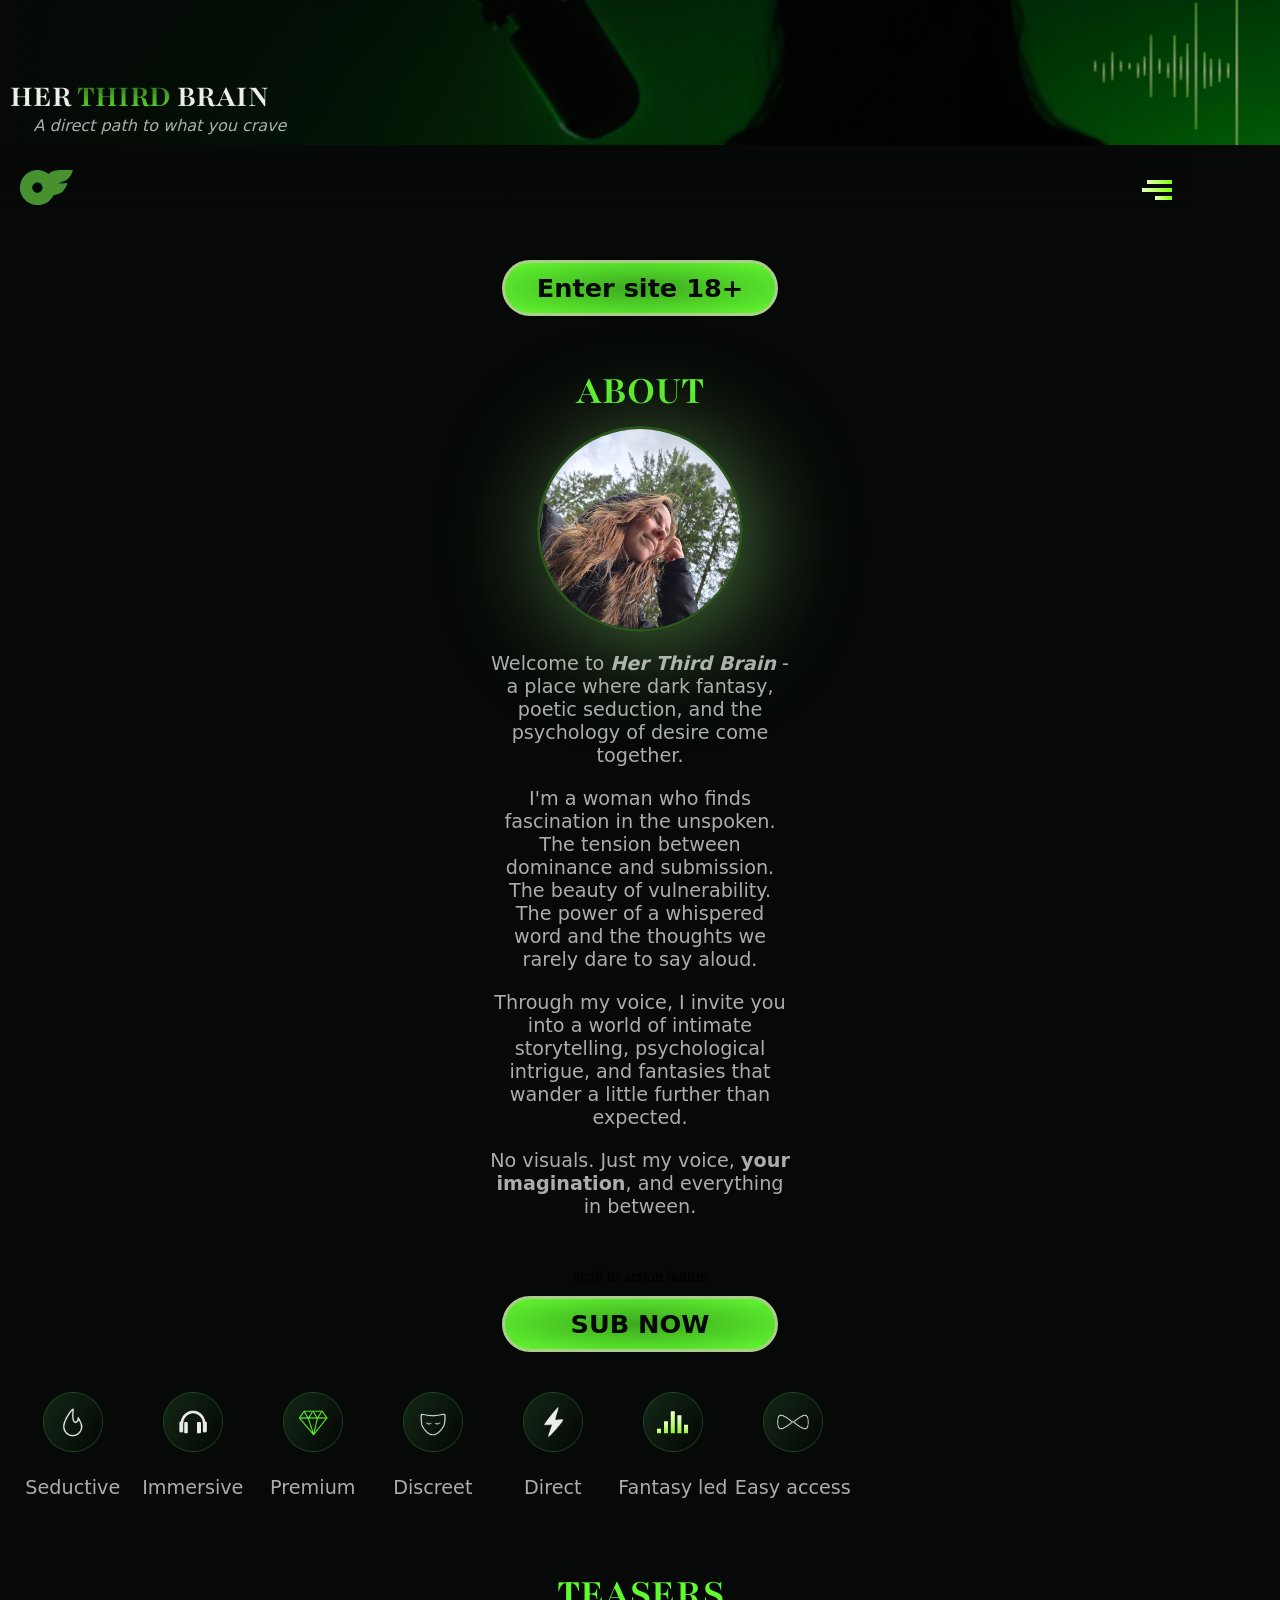
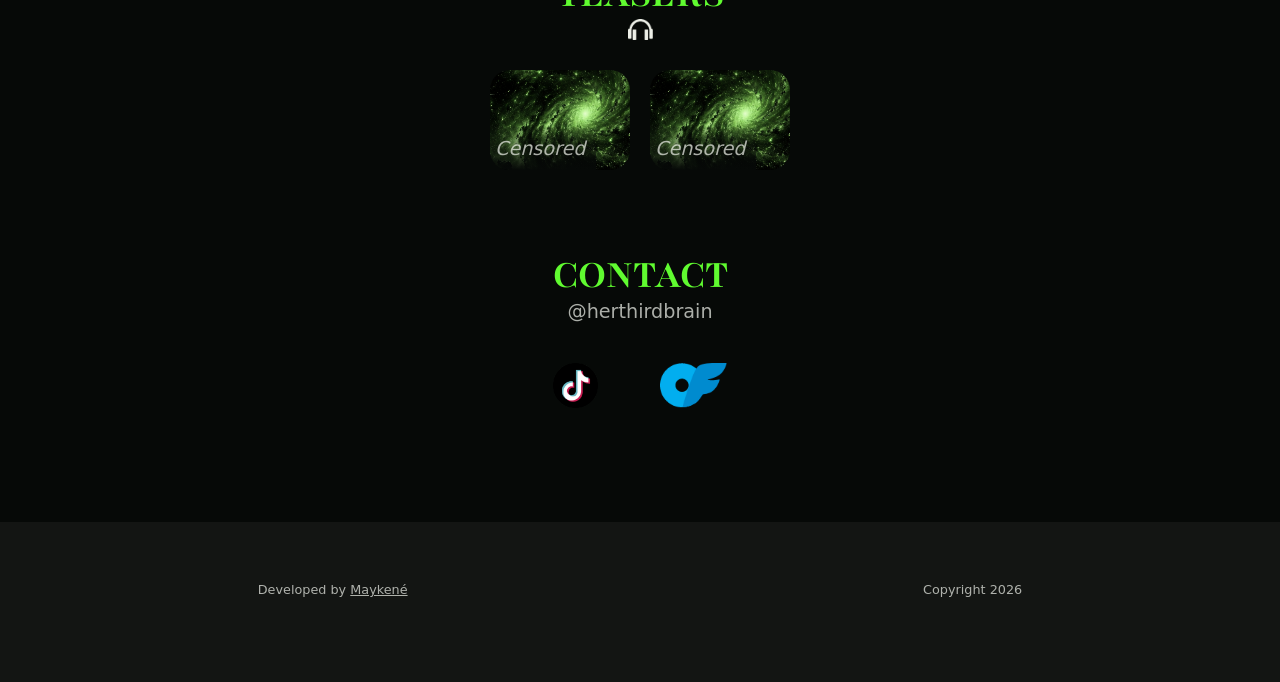
==== index.html @ 5705e661 "Add files via upload" ====
<!DOCTYPE html>
<html lang="en">
<head>
  <meta charset="UTF-8">
  <meta name="viewport" content="width=device-width, initial-scale=1.0">
  <link rel="preconnect" href="https://fonts.googleapis.com">
  <link rel="preconnect" href="https://fonts.gstatic.com" crossorigin>
  <link href="https://fonts.googleapis.com/css2?family=Playfair:ital,opsz,wght@0,5..1200,300..900;1,5..1200,300..900&display=swap" rel="stylesheet">
  <link rel="stylesheet" href="style/stylesheet.css">
  <title>Her Third Brain Linktree</title>
</head>

<body>

  <header>

    <div class="heroImage">
      <h1>Her <span class="greenFont">Third</span> Brain</h1>
      <p>A direct path to what you crave</p>
    </div>

    <div class="navigationMenu">
      <div class="ofLogoSmall">
        <a href="https://onlyfans.com/herthirdbrain" target="_blank"><img src="images/greenofLogo.png" alt="Only Fans logo in green"></a>
      </div>
      <nav>
        <input type="checkbox" name="hamburgerMenu" id="hamburgerMenu">
        <label for="hamburgerMenu" class="hamburger">
          <span></span>
          <span></span>
          <span></span>
        </label>
        <ul class="nav">
          <li><p>About</p></li>
          <li><p>Teasers</p></li>
          <li><p>Contact</p></li>
        </ul>
      </nav>
    </div>
  </header>
  
  <main>
    <!-- call to action button -->
    <div class="section sectionOne">
      <a href="https://onlyfans.com/herthirdbrain" target="_blank">
        <div class="ofCtaButton">
          <p>Enter site 18+</p>
        </div>
      </a>
    </div>
    <div class="section sectionTwo">
      <h2>About</h2>
      <img class="profilePicture" src="images/profilePicture.jpg" alt="Picture of the author and storyteller">
      <p>Welcome to <i><b>Her Third Brain</b></i> - a place where dark fantasy, poetic seduction, and the psychology of desire come together.</p>
      <p>I'm a woman who finds fascination in the unspoken. The tension between dominance and submission. The beauty of vulnerability. 
        The power of a whispered word and the thoughts we rarely dare to say aloud.</p>
        <p>Through my voice, I invite you into a world of intimate storytelling, psychological intrigue, and fantasies that wander a little further than expected.</p>
<p>No visuals. Just my voice, <b>your imagination</b>, and everything in between.</p>
    </div>
    <div class="section sectionThree">
      #call to action button
      <a href="https://onlyfans.com/herthirdbrain" target="_blank">
      <div class="ofCtaButton">
        <p>SUB NOW</p>
      </div>
      </a>
      <div class="scrollableIconMenu">
        <ul>
          <li>
            <div class="icon">
              <img src="images/seductiveIcon.png" alt="Seductive icon">
              <p>Seductive</p>
            </div>
          </li>
          <li>
            <div class="icon">
              <img src="images/immersiveIcon.png" alt="Immersive icon">
              <p>Immersive</p>
            </div>
          </li>
          <li>
            <div class="icon">
              <img src="images/premiumIcon.png" alt="Premium icon">
              <p>Premium</p>
            </div>
          </li>
          <li>
            <div class="icon">
              <img src="images/discreetIcon.png" alt="Discreet icon">
              <p>Discreet</p>
            </div>
          </li>
          <li>
            <div class="icon">
              <img src="images/directIcon.png" alt="Direct icon">
              <p>Direct</p>
            </div>
          </li>
          <li>
            <div class="icon">
              <img src="images/fantasy-ledIcon.png" alt="Fantasy led icon">
              <p>Fantasy led</p>
            </div>
          </li>
          <li>
            <div class="icon">
              <img src="images/easyAccessIcon.png" alt="Easy access icon">
              <p>Easy access</p>
            </div>
          </li>
        </ul>
      </div>
    </div>
    <div class="section sectionFour">
      <div class="teaserMenuText">
        <h2>Teasers</h2>
        <img src="images/immersiveIconnobg.png" alt="Headset icon">
      </div>
      <div class="teaserMenu">
        <div class="teaserOne"><p>Censored</p></div>
        <div class="teaserOne"><p>Censored</p></div>
      </div>
    </div>
    <div class="section sectionFive">
      <div>
        <h2>Contact</h2>
        <p>@herthirdbrain</p>
      </div>
      <div class="logoSection">
        <ul>
          <li><a href="https://www.tiktok.com/@herthirdbrain" target="_blank"><img src="images/tiktokLogo.png" alt="Tiktok logo"></a></li>
          <li><a href="https://onlyfans.com/herthirdbrain" target="_blank"><img src="images/ofLogo.png" alt="Only Fans logo"></a></li>
        </ul>
      </div>
    </div>
  </main>
  <footer>
    <div class="footer">
      <ul>
        <li><p>Developed by <a href="https://onlyfans.com/herthirdbrain" target="_blank">Maykené</a></p></li>
        <li><p>Copyright 2026</p></li>      
      </ul>
    </div>
  </footer>
</body>
</html>
---- style/stylesheet.css ----
/* 
.playfair-<uniquifier> {
  font-family: "Playfair", serif;
  font-optical-sizing: auto;
  font-weight: <weight>;
  font-style: normal;
  font-variation-settings:
    "wdth" 100;
} */

* {
  margin: 0;
  padding: 0;
  list-style: none;
}

.section, .sectionFive div {
  display: flex;
  justify-content: center;
  padding: 20px 0;
  flex-direction: column;
  align-items: center;
}

.sectionFive div{
  padding: 20px 0 0 0;
}

.sectionFive {
  margin-bottom: 80px
}

h1, h2, h3 {
  font-family: "Playfair", serif;
  color: #60FB30;
  text-transform: uppercase ;
}

h1 {
  color: #ECEFE7;
  font-size: 2em;
}

.greenFont {
  background: linear-gradient(to bottom, 
                    #2a571c, #60FB30); 
            -webkit-text-fill-color: transparent; 
            -webkit-background-clip: text; 
}

h2 {
  font-size: 2.6em;
}

p {
  font-family: system-ui, -apple-system, BlinkMacSystemFont, 'Segoe UI', Roboto, Oxygen, Ubuntu, Cantarell, 'Open Sans', 'Helvetica Neue', sans-serif;
  color: #ecefe7b8;
}

.heroImage p {
  color: #ecefe7b8;
  font-style: italic;
  font-size: 1em;
}

body {
  background-color: #060907;
}

.heroImage {
  background-color:rgb(15, 55, 42);
  background-image: url('../images/heroImage.png');
  background-size: cover;
  background-position-x: right;
  background-position-y: center;
  padding: 10px;
  height: 125px;
  display: flex;
  flex-direction: column;
  justify-content: flex-end;
  position: fixed;
  width: 100%;
  z-index: 200;
}

main, footer {
  padding: 10px;
}

.ofLogoSmall img {
  height: 35px;
  width: auto;
  /* background-color: #2a571c; */
}

.nav {
  display: none;
}

#hamburgerMenu:checked ~ .nav {
  display: block;
}

#hamburgerMenu {
  display: none;
}

header > div:nth-child(2) {
  text-align: center;
}

.navigationMenu {
  display: flex;
  justify-content: space-between;
  align-items: center;
  padding:  0 20px;
  padding-top: 170px;
  position: fixed;
  width: 90%;
  background: linear-gradient(180deg, #060907, #060907, #060907,#0609078b);
  z-index: 100;
}

p {
  font-size: 1.2em;
  max-width: 300px;
  text-align: center;
}

.sectionOne {
  margin-top: 220px;
}

.sectionTwo p {
  margin: 10px 0;
}

.ofCtaButton p {
  border: 3px solid #ADCD8D;
  background-color: #60FB30;
  background-image: radial-gradient(#3ca71f, #62F930);
  padding: 10px;
  border-radius: 45px;
  font-size: 1.6em;
  color: #060907;
  text-align: center;
  font-weight: 600;
  width: 250px;
  margin: 10px;
}

a {
  text-decoration: none;
}

.profilePicture {
  width: 200px;
  height: 200px;
  border-radius: 110px;
  /* background-color: #2a571c; */
  border: #2a571c 3px solid;
  box-shadow: #4b733f 10px 10px 100px;
  margin: 10px;
}

.scrollableIconMenu {
  /* padding: 0 20px; */
}

.scrollableIconMenu ul {
  display: flex;
  flex-wrap: nowrap;
  overflow: auto;
  overflow-y: scroll;
  width: 98vw;
  padding: 10px 10px 30px 10px;
  /* padding-inline-start: 0px; */
  scroll-behavior: smooth;
}

.icon img{
  background-color: rgb(15, 55, 42);
  width: 60px;
  height: 60px;
  border-radius: 100%;
  margin: 20px 30px; 
}

.teaserMenu {
  margin: 10px;
  display: flex;
  flex-wrap: wrap;
  justify-content: center;
  max-width: 600px;
}

.teaserMenu div {
  width: 140px;
  height: 100px;
  margin: 10px;
  background-color: #2a571c;
  border-radius: 20px;
  display: flex;
  align-items: flex-end;
}

.teaserMenuText {
  display: flex;
  flex-direction: column;
  align-items: center;
  margin-bottom: 10px;
}

.teaserMenuText img {
  width: 25px;
}

.teaserOne {
  background-image: url("../images/her_third_brain_galaxy_feed.jpg");
  background-size: cover;
  background-position-x: center;
  background-position-y: center;
}

.teaserMenu div p {
  font-weight: 200;
  font-style: italic;
  /* margin: 7px; */
  background: linear-gradient(
        180deg,
        #0609071d,
        #060907
    );
  padding: 10px 10px 10px 5px;
  border-radius: 0px 19px 0px 19px;
}

.logoSection ul {
  margin-top: 20px;
  width: 300px;
  display: flex;
  justify-content: space-evenly;
  align-items: center;
}




.hamburger {
    display: flex;
    flex-direction: column;
    align-items: flex-end;
    gap: 4px;
    cursor: pointer;
}

.hamburger span {
    display: block;
    height: 4px;
    background: linear-gradient(
        90deg,
        #eaffb3,
        #80ff00
    );
}

.hamburger span:nth-child(1) {
    width: 25px;
}

.hamburger span:nth-child(2) {
    width: 30px;
}

.hamburger span:nth-child(3) {
    width: 17px;
}

footer {
  height: 40px;
  background-color: #131513;
  padding: 60px 0;
}

footer ul {
  display: flex;
  justify-content: space-around;
}

footer a {
  color: #ecefe7b8;
  text-decoration: underline;
}

footer p {
  font-size: 0.8em;
}

.logoSection img {
  height: 45px;
}


/* Scrollbar width */
::-webkit-scrollbar {
  /* margin-top: 20px; */
  width: 0px;
  height: 8px;
}

/* Scrollbar background */
::-webkit-scrollbar-track {
  background: #111111;
  /* border-radius: 10px; */
}

/* Draggable scrollbar */
::-webkit-scrollbar-thumb {
  background: #80ff80;
  /* border-radius: 10px; */
}

/* Hover effect */
/* ::-webkit-scrollbar-thumb:hover {
  background: #b3ffb3;
} */
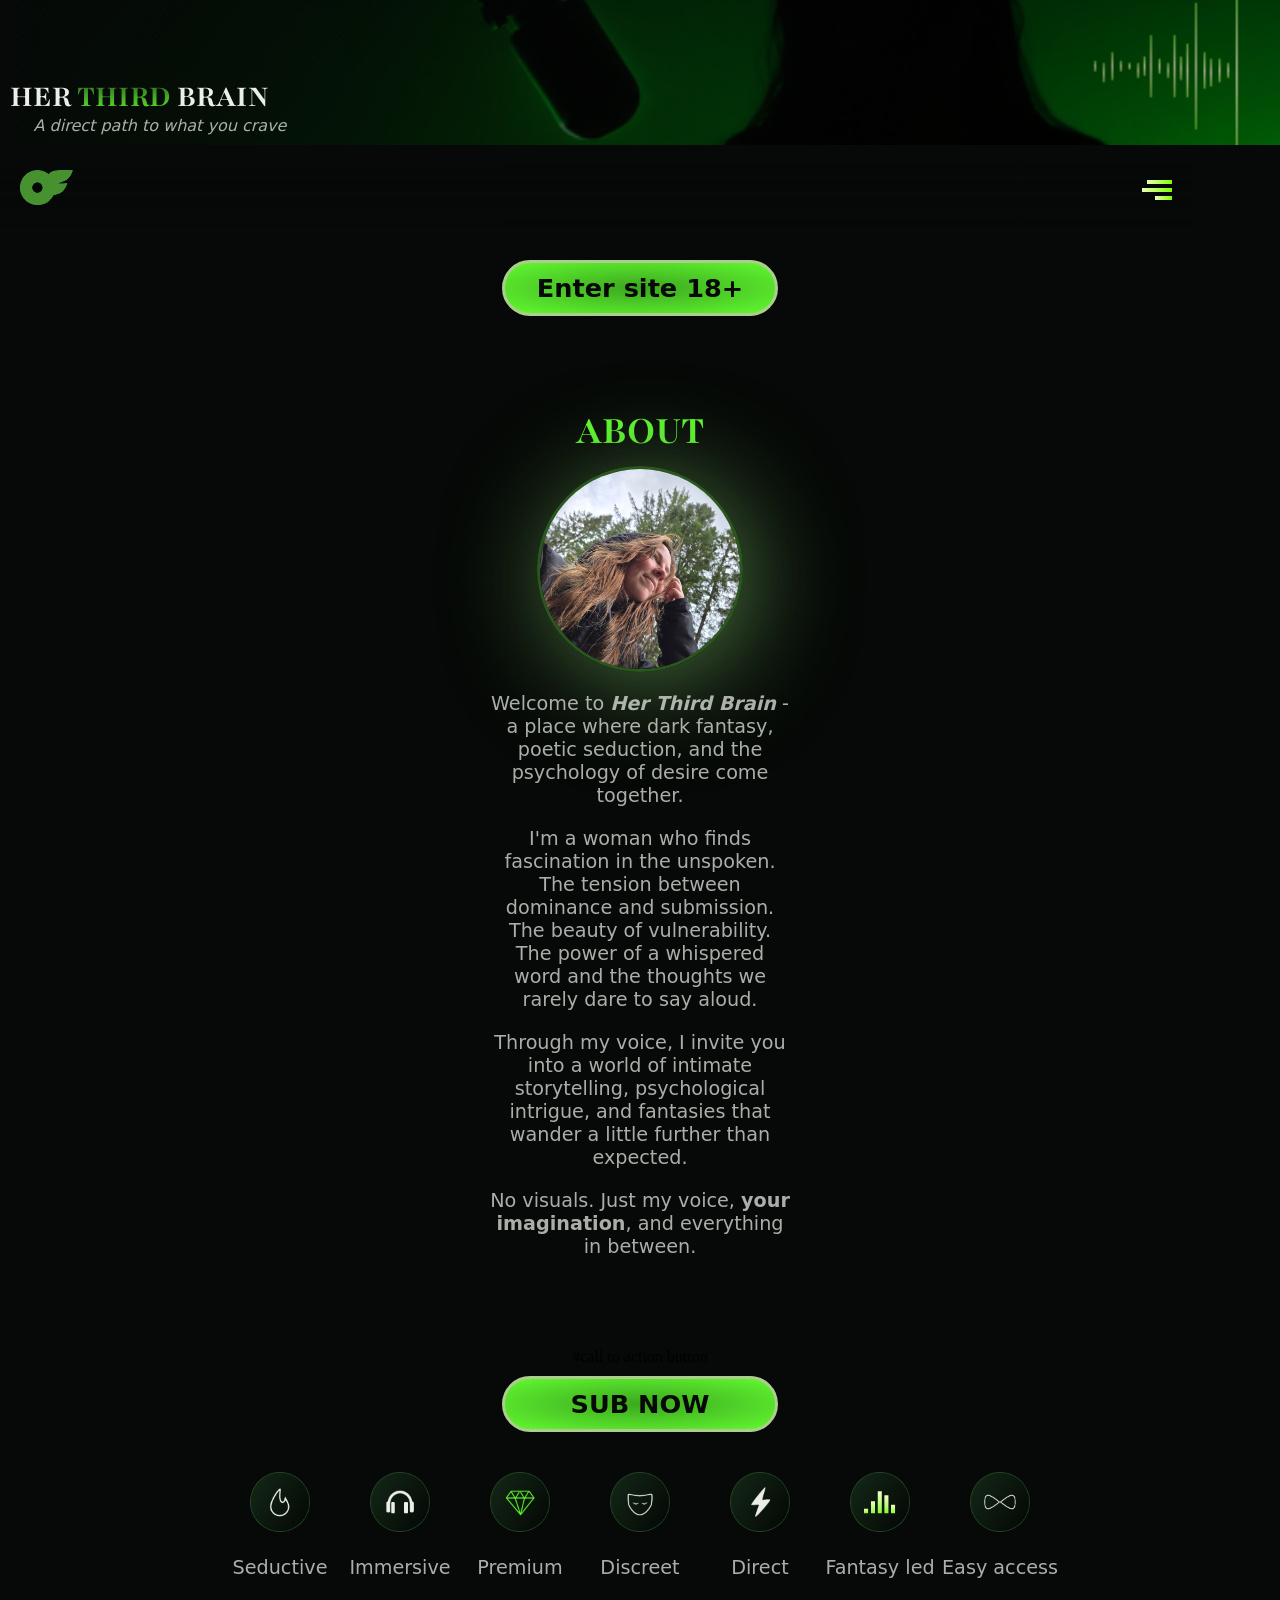
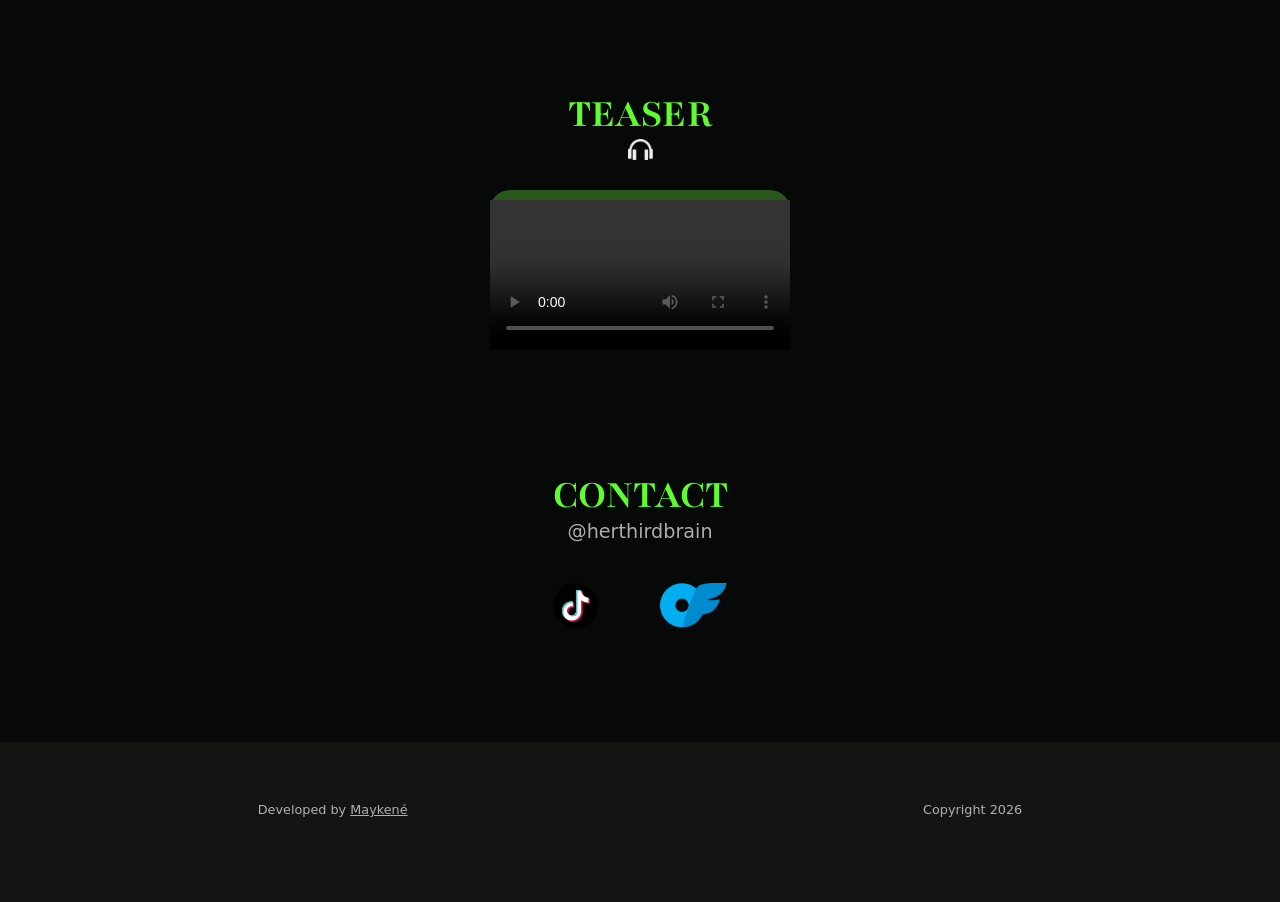
==== commit b017551a: "Add files via upload" ====
--- a/index.html
+++ b/index.html
@@ -113,12 +113,22 @@
     </div>
     <div class="section sectionFour">
       <div class="teaserMenuText">
-        <h2>Teasers</h2>
+        <h2>Teaser</h2>
         <img src="images/immersiveIconnobg.png" alt="Headset icon">
       </div>
       <div class="teaserMenu">
-        <div class="teaserOne"><p>Censored</p></div>
-        <div class="teaserOne"><p>Censored</p></div>
+        <div>
+          <video class="teaserOne" controls>
+            <source src="videos/teaser1.mp4" type="video/mp4">
+            <!-- <p>Censored</p> -->
+          </video>
+        </div>
+        <!-- <div>
+         <video class="teaserOne" controls>
+            <source src="videos/teaser1.mp4" type="video/mp4">
+            <p>Censored</p>
+          </video>
+        </div> -->
       </div>
     </div>
     <div class="section sectionFive">
--- a/style/stylesheet.css
+++ b/style/stylesheet.css
@@ -30,6 +30,10 @@
   margin-bottom: 80px
 }
 
+.section {
+  margin-top: 40px;
+}
+
 h1, h2, h3 {
   font-family: "Playfair", serif;
   color: #60FB30;
@@ -113,7 +117,7 @@
   display: flex;
   justify-content: space-between;
   align-items: center;
-  padding:  0 20px;
+  padding:  20px;
   padding-top: 170px;
   position: fixed;
   width: 90%;
@@ -187,21 +191,26 @@
 }
 
 .teaserMenu {
+  display: flex;
+  flex-wrap: wrap;
   margin: 10px;
-  display: flex;
-  flex-wrap: wrap;
   justify-content: center;
-  max-width: 600px;
+  /* gap: 20px; */
+  width: auto;
+  max-width: 800px;
 }
 
 .teaserMenu div {
-  width: 140px;
-  height: 100px;
-  margin: 10px;
+  flex: 1 1 0;
+  width: 300px;
+  min-width: 180px;
+  box-sizing: border-box;
+  height: 160px;
+  margin: 10px 20px;
   background-color: #2a571c;
   border-radius: 20px;
   display: flex;
-  align-items: flex-end;
+  align-items: flex-end; 
 }
 
 .teaserMenuText {
@@ -323,4 +332,18 @@
 /* Hover effect */
 /* ::-webkit-scrollbar-thumb:hover {
   background: #b3ffb3;
-} */+} */
+
+@media screen and (max-width: 360px) {
+  .ofCtaButton p {
+    font-size: 1em;
+    max-width: 200px;
+  }
+}
+
+@media screen and (min-width: 856px) {
+  .scrollableIconMenu ul {
+  justify-content: center;
+}
+
+}
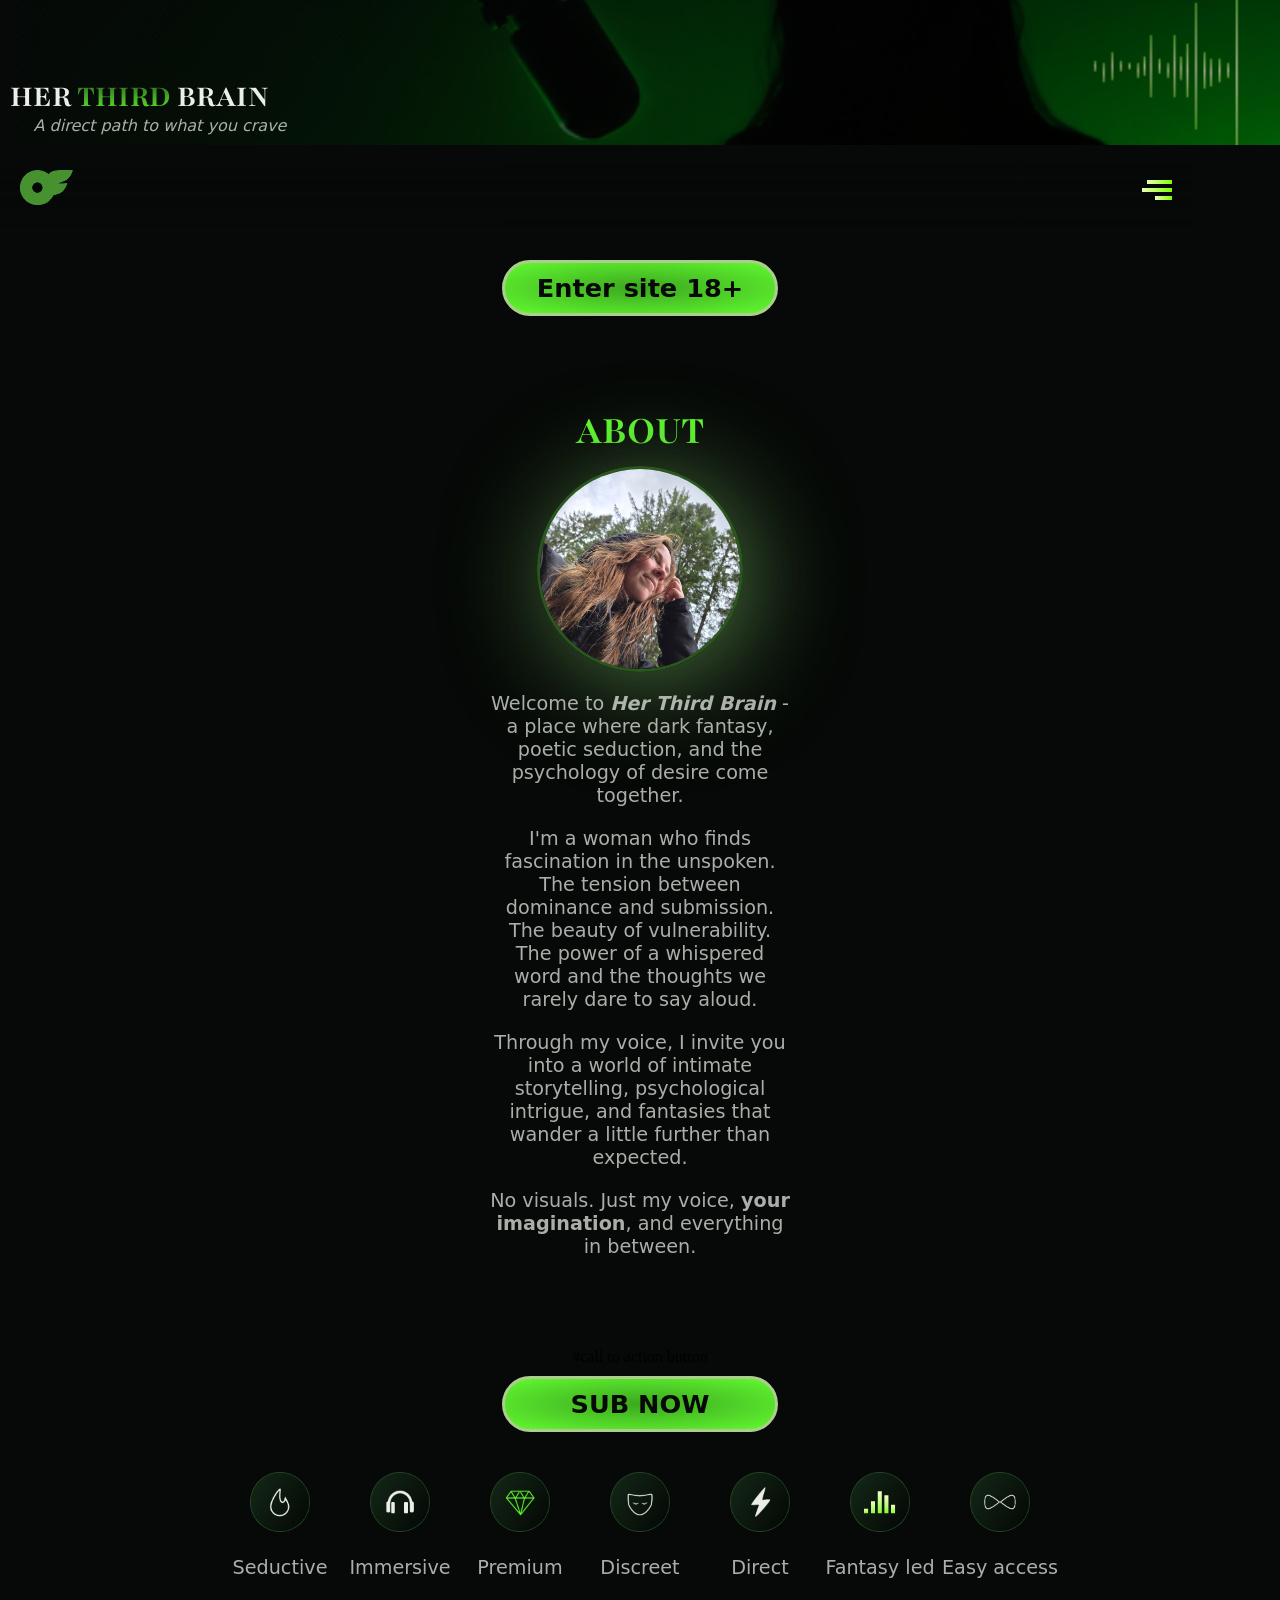
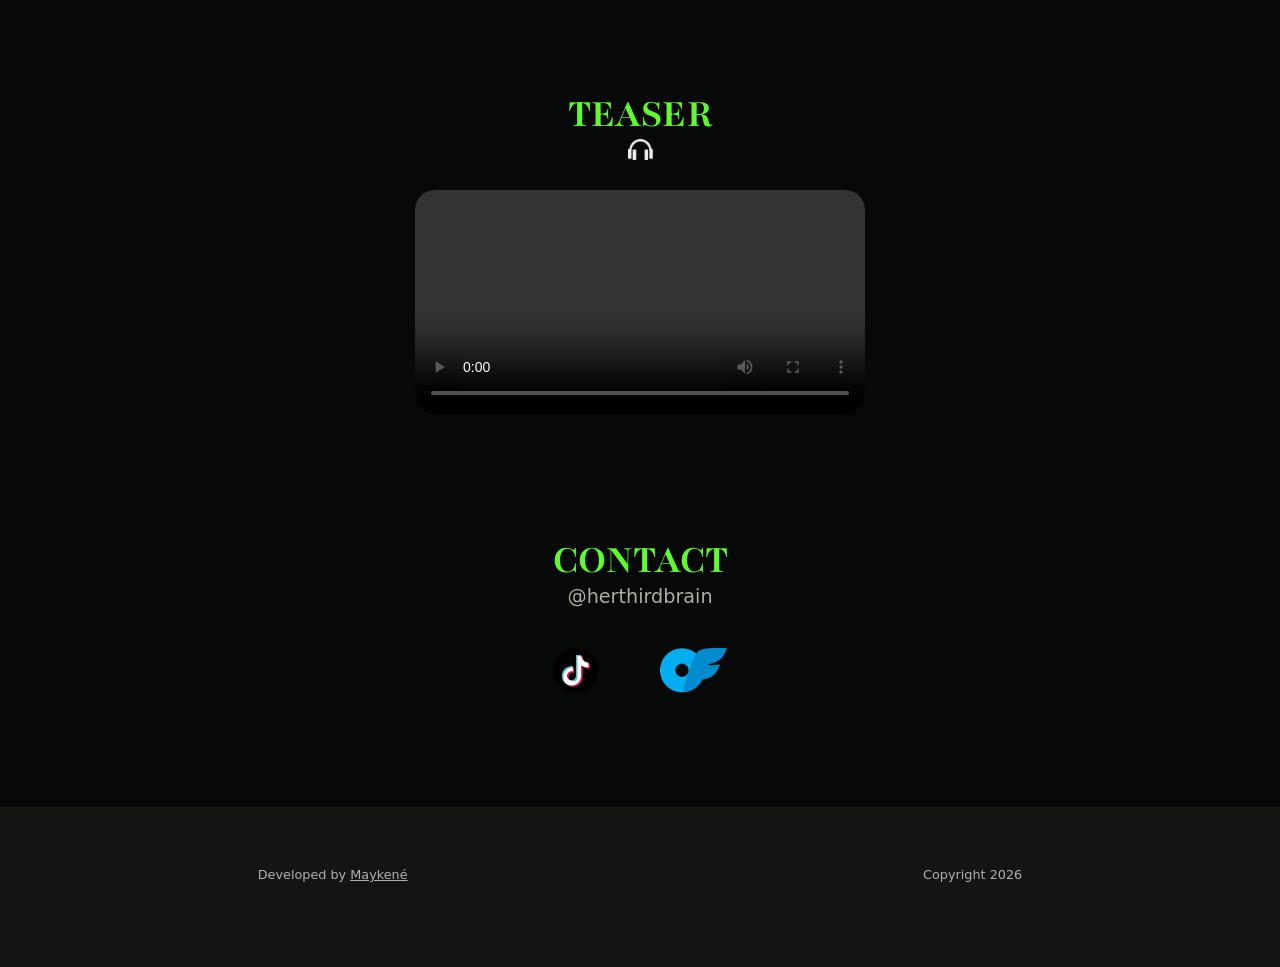
==== commit 87c60180: "Add files via upload" ====
--- a/index.html
+++ b/index.html
@@ -6,6 +6,7 @@
   <link rel="preconnect" href="https://fonts.googleapis.com">
   <link rel="preconnect" href="https://fonts.gstatic.com" crossorigin>
   <link href="https://fonts.googleapis.com/css2?family=Playfair:ital,opsz,wght@0,5..1200,300..900;1,5..1200,300..900&display=swap" rel="stylesheet">
+  <link rel="icon" type="image/x-icon" href="images/herThirdBrainLogoFavIcon.png">
   <link rel="stylesheet" href="style/stylesheet.css">
   <title>Her Third Brain Linktree</title>
 </head>
--- a/style/stylesheet.css
+++ b/style/stylesheet.css
@@ -26,12 +26,12 @@
   padding: 20px 0 0 0;
 }
 
+.section {
+  margin-top: 40px;
+}
+
 .sectionFive {
   margin-bottom: 80px
-}
-
-.section {
-  margin-top: 40px;
 }
 
 h1, h2, h3 {
@@ -200,14 +200,15 @@
   max-width: 800px;
 }
 
-.teaserMenu div {
+.teaserOne {
   flex: 1 1 0;
-  width: 300px;
-  min-width: 180px;
+  /* width: 100%; */
+  width: 80vw;
+  max-width: 450px;
   box-sizing: border-box;
-  height: 160px;
+  /* height: auto; */
   margin: 10px 20px;
-  background-color: #2a571c;
+  /* background-color: #2a571c; */
   border-radius: 20px;
   display: flex;
   align-items: flex-end; 
@@ -224,12 +225,12 @@
   width: 25px;
 }
 
-.teaserOne {
+/* .teaserOne {
   background-image: url("../images/her_third_brain_galaxy_feed.jpg");
   background-size: cover;
   background-position-x: center;
   background-position-y: center;
-}
+} */
 
 .teaserMenu div p {
   font-weight: 200;
@@ -346,4 +347,4 @@
   justify-content: center;
 }
 
-}
+}
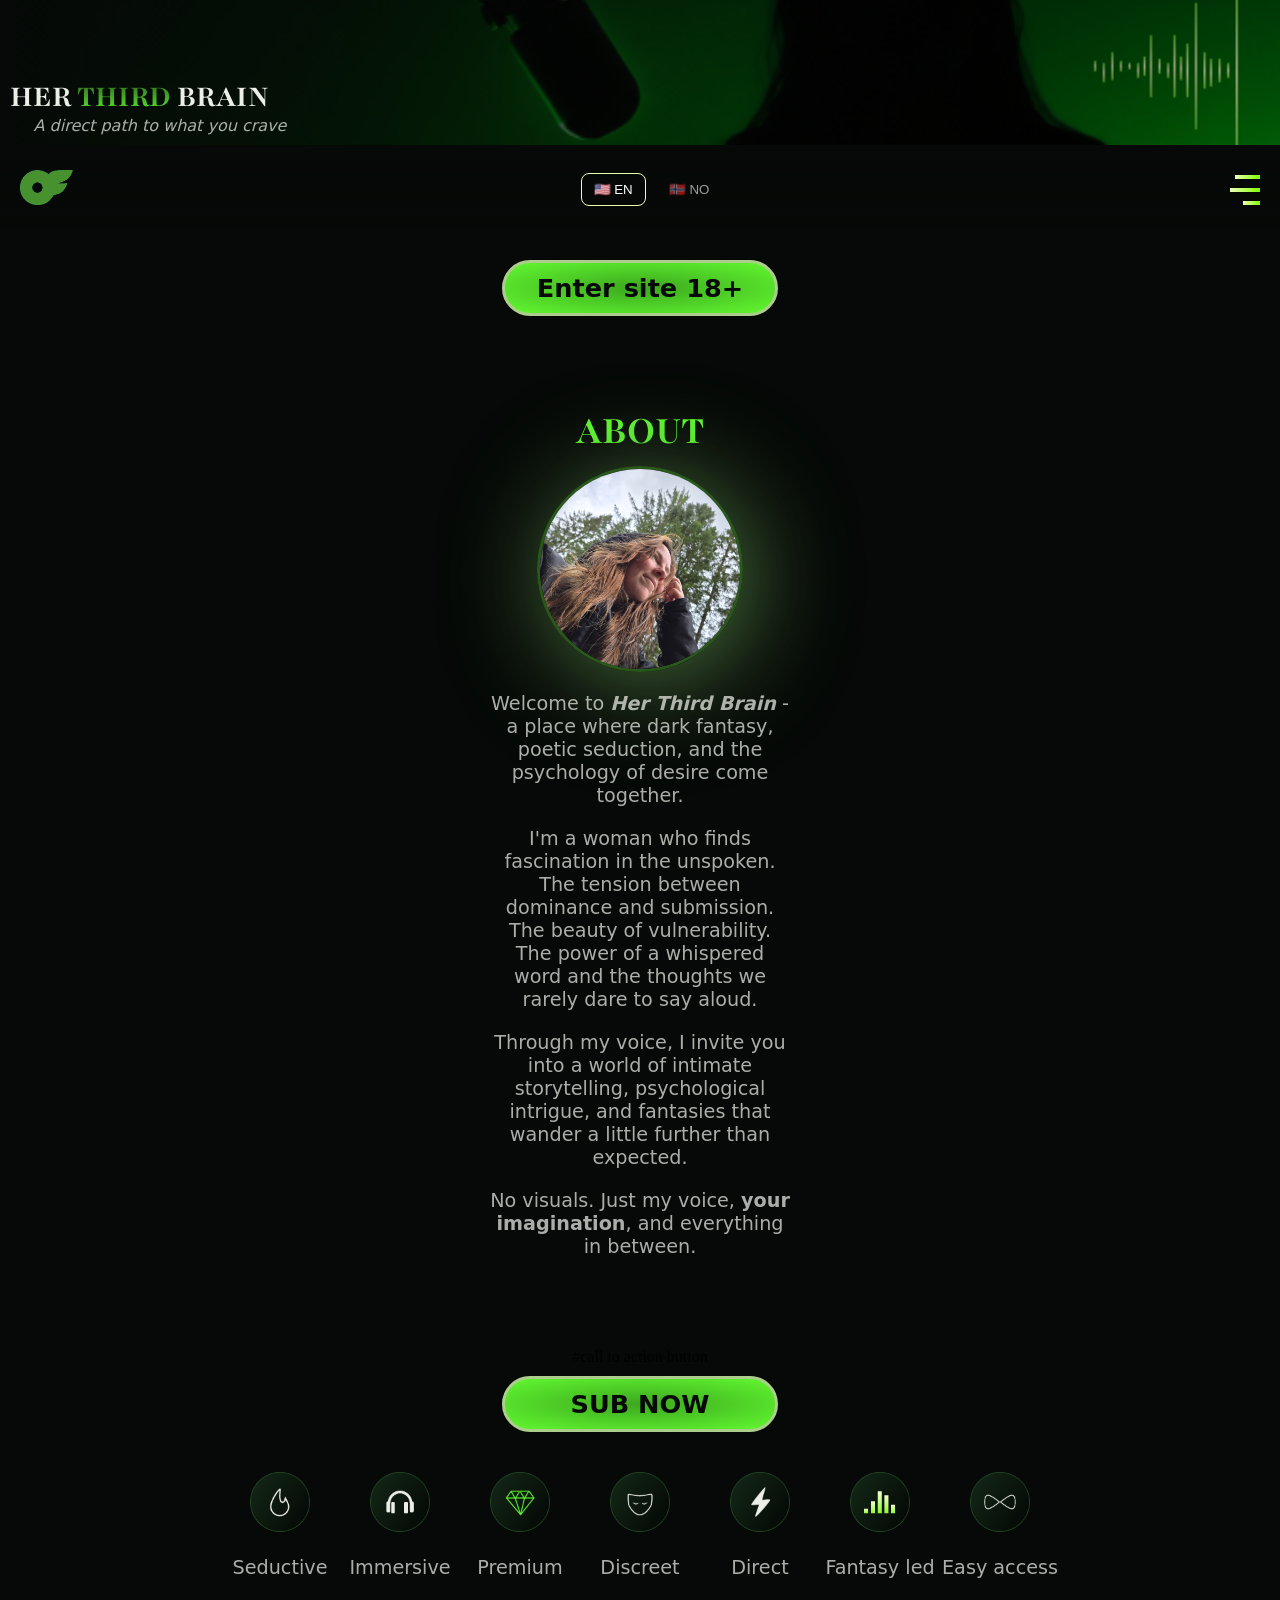
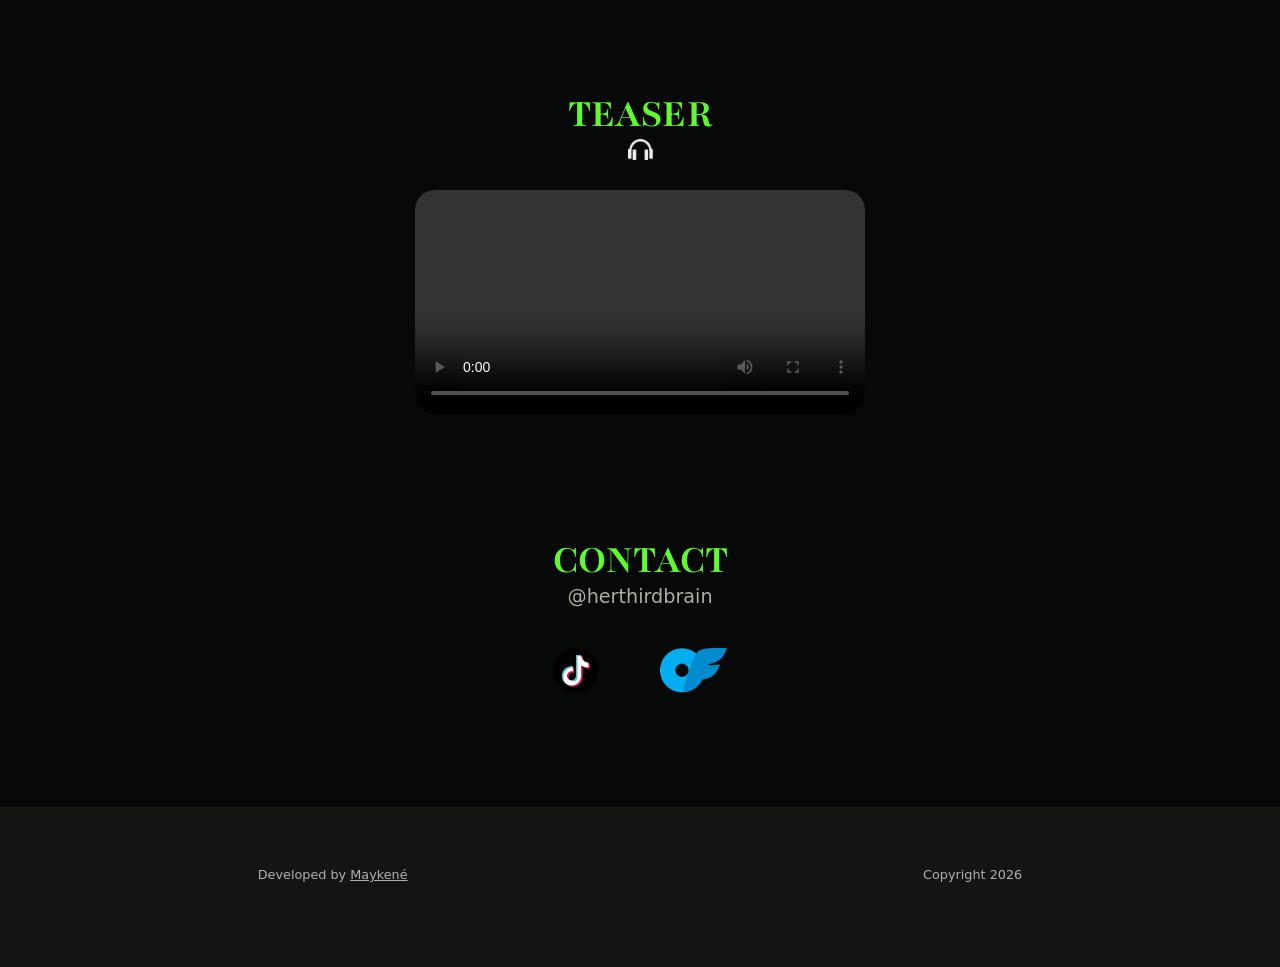
==== commit f664e7be: "Add files via upload" ====
--- a/index.html
+++ b/index.html
@@ -1,157 +1,284 @@
-<!DOCTYPE html>
+<!doctype html>
 <html lang="en">
-<head>
-  <meta charset="UTF-8">
-  <meta name="viewport" content="width=device-width, initial-scale=1.0">
-  <link rel="preconnect" href="https://fonts.googleapis.com">
-  <link rel="preconnect" href="https://fonts.gstatic.com" crossorigin>
-  <link href="https://fonts.googleapis.com/css2?family=Playfair:ital,opsz,wght@0,5..1200,300..900;1,5..1200,300..900&display=swap" rel="stylesheet">
-  <link rel="icon" type="image/x-icon" href="images/herThirdBrainLogoFavIcon.png">
-  <link rel="stylesheet" href="style/stylesheet.css">
-  <title>Her Third Brain Linktree</title>
-</head>
+  <head>
+    <meta charset="UTF-8" />
+    <meta name="viewport" content="width=device-width, initial-scale=1.0" />
+    <title>Her Third Brain | Dark Fantasy & Seductive Audio Stories</title>
+    <meta
+      name="description"
+      content="Explore dark fantasy audio stories, poetic seduction, intimate confessions and psychological intrigue. Just my voice, your imagination."
+    />
+    <meta name="robots" content="index, follow" />
+    <link rel="canonical" href="https://herthirdbrain.netlify.app/" />
+    <!-- OPEN GRAPH: SOCIAL SHARING -->
+    <meta property="og:type" content="website" />
+    <meta property="og:site_name" content="Her Third Brain" />
+    <meta
+      property="og:title"
+      content="Her Third Brain | Dark Fantasy Audio Stories"
+    />
+    <meta
+      property="og:description"
+      content="A direct path to what you crave. Enter a world of poetic seduction, dark fantasy and intimate voice-only storytelling."
+    />
+    <meta property="og:url" content="https://herthirdbrain.netlify.app/" />
+    <meta property="og:locale" content="en_US" />
+    <!-- X / TWITTER -->
+    <meta name="twitter:card" content="summary" />
+    <meta
+      name="twitter:title"
+      content="Her Third Brain | Dark Fantasy Audio Stories"
+    />
+    <meta
+      name="twitter:description"
+      content="No visuals. Just my voice, your imagination, and everything in between."
+    />
+    <meta name="viewport" content="width=device-width, initial-scale=1.0" />
+    <script src="script.js" defer></script>
+    <link rel="preconnect" href="https://fonts.googleapis.com" />
+    <link rel="preconnect" href="https://fonts.gstatic.com" crossorigin />
+    <link
+      href="https://fonts.googleapis.com/css2?family=Playfair:ital,opsz,wght@0,5..1200,300..900;1,5..1200,300..900&display=swap"
+      rel="stylesheet"
+    />
+    <link
+      rel="icon"
+      type="image/x-icon"
+      href="images/herThirdBrainLogoFavIcon.png"
+    />
+    <link rel="stylesheet" href="style/stylesheet.css" />
+    <title>Her Third Brain Linktree</title>
+  </head>
+  <body>
+    <header>
+      <div class="heroImage">
+        <a href="index.html"
+          ><h1>Her <span class="greenFont">Third</span> Brain</h1></a
+        >
+        <p>A direct path to what you crave</p>
+      </div>
 
-<body>
+      <div class="navigationMenu">
+        <div class="ofLogoSmall">
+          <a
+            href="https://onlyfans.com/herthirdbrain"
+            target="_blank"
+            class="ofLink"
+            ><img src="images/greenofLogo.png" alt="Only Fans logo in green"
+          /></a>
+        </div>
+        <div class="language-switcher">
+          <button type="button" data-lang="en" aria-pressed="true">
+            🇺🇸 EN
+          </button>
+          <button type="button" data-lang="no" aria-pressed="false">
+            🇳🇴 NO
+          </button>
+        </div>
+        <nav>
+          <input type="checkbox" name="hamburgerMenu" id="hamburgerMenu" />
+          <label for="hamburgerMenu" class="hamburger">
+            <span></span>
+            <span></span>
+            <span></span>
+          </label>
+          <ul class="nav">
+            <li>
+              <a href="#about"><p>About</p></a>
+            </li>
+            <li>
+              <a href="#teaser"><p>Teaser</p></a>
+            </li>
+            <li>
+              <a href="#contact"><p>Contact</p></a>
+            </li>
+            <li>
+              <a
+                href="https://onlyfans.com/herthirdbrain"
+                target="_blank"
+                class="ofLink"
+                ><div class="ofCtaButton">
+                  <p>SUB NOW</p>
+                </div></a
+              >
+            </li>
+          </ul>
+        </nav>
+      </div>
+    </header>
 
-  <header>
-
-    <div class="heroImage">
-      <h1>Her <span class="greenFont">Third</span> Brain</h1>
-      <p>A direct path to what you crave</p>
-    </div>
-
-    <div class="navigationMenu">
-      <div class="ofLogoSmall">
-        <a href="https://onlyfans.com/herthirdbrain" target="_blank"><img src="images/greenofLogo.png" alt="Only Fans logo in green"></a>
-      </div>
-      <nav>
-        <input type="checkbox" name="hamburgerMenu" id="hamburgerMenu">
-        <label for="hamburgerMenu" class="hamburger">
-          <span></span>
-          <span></span>
-          <span></span>
-        </label>
-        <ul class="nav">
-          <li><p>About</p></li>
-          <li><p>Teasers</p></li>
-          <li><p>Contact</p></li>
-        </ul>
-      </nav>
-    </div>
-  </header>
-  
-  <main>
-    <!-- call to action button -->
-    <div class="section sectionOne">
-      <a href="https://onlyfans.com/herthirdbrain" target="_blank">
-        <div class="ofCtaButton">
-          <p>Enter site 18+</p>
-        </div>
-      </a>
-    </div>
-    <div class="section sectionTwo">
-      <h2>About</h2>
-      <img class="profilePicture" src="images/profilePicture.jpg" alt="Picture of the author and storyteller">
-      <p>Welcome to <i><b>Her Third Brain</b></i> - a place where dark fantasy, poetic seduction, and the psychology of desire come together.</p>
-      <p>I'm a woman who finds fascination in the unspoken. The tension between dominance and submission. The beauty of vulnerability. 
-        The power of a whispered word and the thoughts we rarely dare to say aloud.</p>
-        <p>Through my voice, I invite you into a world of intimate storytelling, psychological intrigue, and fantasies that wander a little further than expected.</p>
-<p>No visuals. Just my voice, <b>your imagination</b>, and everything in between.</p>
-    </div>
-    <div class="section sectionThree">
-      #call to action button
-      <a href="https://onlyfans.com/herthirdbrain" target="_blank">
-      <div class="ofCtaButton">
-        <p>SUB NOW</p>
-      </div>
-      </a>
-      <div class="scrollableIconMenu">
-        <ul>
-          <li>
-            <div class="icon">
-              <img src="images/seductiveIcon.png" alt="Seductive icon">
-              <p>Seductive</p>
-            </div>
-          </li>
-          <li>
-            <div class="icon">
-              <img src="images/immersiveIcon.png" alt="Immersive icon">
-              <p>Immersive</p>
-            </div>
-          </li>
-          <li>
-            <div class="icon">
-              <img src="images/premiumIcon.png" alt="Premium icon">
-              <p>Premium</p>
-            </div>
-          </li>
-          <li>
-            <div class="icon">
-              <img src="images/discreetIcon.png" alt="Discreet icon">
-              <p>Discreet</p>
-            </div>
-          </li>
-          <li>
-            <div class="icon">
-              <img src="images/directIcon.png" alt="Direct icon">
-              <p>Direct</p>
-            </div>
-          </li>
-          <li>
-            <div class="icon">
-              <img src="images/fantasy-ledIcon.png" alt="Fantasy led icon">
-              <p>Fantasy led</p>
-            </div>
-          </li>
-          <li>
-            <div class="icon">
-              <img src="images/easyAccessIcon.png" alt="Easy access icon">
-              <p>Easy access</p>
-            </div>
-          </li>
-        </ul>
-      </div>
-    </div>
-    <div class="section sectionFour">
-      <div class="teaserMenuText">
-        <h2>Teaser</h2>
-        <img src="images/immersiveIconnobg.png" alt="Headset icon">
-      </div>
-      <div class="teaserMenu">
-        <div>
-          <video class="teaserOne" controls>
-            <source src="videos/teaser1.mp4" type="video/mp4">
-            <!-- <p>Censored</p> -->
-          </video>
-        </div>
-        <!-- <div>
+    <main>
+      <!-- call to action button -->
+      <div class="section sectionOne">
+        <a
+          href="https://onlyfans.com/herthirdbrain"
+          target="_blank"
+          class="ofLink"
+        >
+          <div class="ofCtaButton">
+            <p data-i18n="cta1">Enter site 18+</p>
+          </div>
+        </a>
+      </div>
+      <div class="section sectionTwo">
+        <h2 id="about">About</h2>
+        <img
+          class="profilePicture"
+          src="images/profilePicture.jpg"
+          alt="Picture of the author and storyteller"
+        />
+        <p>
+          Welcome to <i><b>Her Third Brain</b></i> - a place where dark fantasy,
+          poetic seduction, and the psychology of desire come together.
+        </p>
+        <p>
+          I'm a woman who finds fascination in the unspoken. The tension between
+          dominance and submission. The beauty of vulnerability. The power of a
+          whispered word and the thoughts we rarely dare to say aloud.
+        </p>
+        <p>
+          Through my voice, I invite you into a world of intimate storytelling,
+          psychological intrigue, and fantasies that wander a little further
+          than expected.
+        </p>
+        <p>
+          No visuals. Just my voice, <b>your imagination</b>, and everything in
+          between.
+        </p>
+      </div>
+      <div class="section sectionThree">
+        #call to action button
+        <a
+          href="https://onlyfans.com/herthirdbrain"
+          target="_blank"
+          class="ofLink"
+        >
+          <div class="ofCtaButton">
+            <p>SUB NOW</p>
+          </div>
+        </a>
+        <div class="scrollableIconMenu">
+          <ul>
+            <li>
+              <div class="icon">
+                <img src="images/seductiveIcon.png" alt="Seductive icon" />
+                <p>Seductive</p>
+              </div>
+            </li>
+            <li>
+              <div class="icon">
+                <img src="images/immersiveIcon.png" alt="Immersive icon" />
+                <p>Immersive</p>
+              </div>
+            </li>
+            <li>
+              <div class="icon">
+                <img src="images/premiumIcon.png" alt="Premium icon" />
+                <p>Premium</p>
+              </div>
+            </li>
+            <li>
+              <div class="icon">
+                <img src="images/discreetIcon.png" alt="Discreet icon" />
+                <p>Discreet</p>
+              </div>
+            </li>
+            <li>
+              <div class="icon">
+                <img src="images/directIcon.png" alt="Direct icon" />
+                <p>Direct</p>
+              </div>
+            </li>
+            <li>
+              <div class="icon">
+                <img src="images/fantasy-ledIcon.png" alt="Fantasy led icon" />
+                <p>Fantasy led</p>
+              </div>
+            </li>
+            <li>
+              <div class="icon">
+                <img src="images/easyAccessIcon.png" alt="Easy access icon" />
+                <p>Easy access</p>
+              </div>
+            </li>
+          </ul>
+        </div>
+      </div>
+      <div class="section sectionFour">
+        <div class="teaserMenuText">
+          <h2 id="teaser">Teaser</h2>
+          <img src="images/immersiveIconnobg.png" alt="Headset icon" />
+        </div>
+        <div class="teaserMenu">
+          <div>
+            <video class="teaserOne" controls>
+              <source src="videos/teaser1.mp4" type="video/mp4" />
+              <!-- <p>Censored</p> -->
+            </video>
+          </div>
+          <!-- <div>
          <video class="teaserOne" controls>
             <source src="videos/teaser1.mp4" type="video/mp4">
             <p>Censored</p>
           </video>
         </div> -->
+        </div>
+      </div>
+      <div class="section sectionFive">
+        <div>
+          <h2 id="contact">Contact</h2>
+          <p>@herthirdbrain</p>
+        </div>
+        <div class="logoSection">
+          <ul>
+            <li>
+              <a href="https://www.tiktok.com/@herthirdbrain" target="_blank"
+                ><img src="images/tiktokLogo.png" alt="Tiktok logo"
+              /></a>
+            </li>
+            <li>
+              <a
+                href="https://onlyfans.com/herthirdbrain"
+                target="_blank"
+                class="ofLink"
+                ><img src="images/ofLogo.png" alt="Only Fans logo"
+              /></a>
+            </li>
+          </ul>
+        </div>
+      </div>
+    </main>
+    <footer>
+      <div class="footer">
+        <ul>
+          <li>
+            <p>
+              Developed by
+              <a
+                href="https://onlyfans.com/herthirdbrain"
+                target="_blank"
+                class="ofLink"
+                >Maykené</a
+              >
+            </p>
+          </li>
+          <li><p>Copyright 2026</p></li>
+        </ul>
+      </div>
+    </footer>
+    <div id="exitPopup" class="exitPopup">
+      <div class="exitPopupContent">
+        <h2>Old enough?</h2>
+        <p>Confirm that you are above the age of 18 before you continue.</p>
+
+        <div class="exitPopupButtons">
+          <button id="stayButton">STAY HERE</button>
+          <button id="leaveButton">ABOVE 18</button>
+        </div>
       </div>
     </div>
-    <div class="section sectionFive">
-      <div>
-        <h2>Contact</h2>
-        <p>@herthirdbrain</p>
-      </div>
-      <div class="logoSection">
-        <ul>
-          <li><a href="https://www.tiktok.com/@herthirdbrain" target="_blank"><img src="images/tiktokLogo.png" alt="Tiktok logo"></a></li>
-          <li><a href="https://onlyfans.com/herthirdbrain" target="_blank"><img src="images/ofLogo.png" alt="Only Fans logo"></a></li>
-        </ul>
-      </div>
-    </div>
-  </main>
-  <footer>
-    <div class="footer">
-      <ul>
-        <li><p>Developed by <a href="https://onlyfans.com/herthirdbrain" target="_blank">Maykené</a></p></li>
-        <li><p>Copyright 2026</p></li>      
-      </ul>
-    </div>
-  </footer>
-</body>
-</html>+    <script>
+      
+    </script>
+  </body>
+</html>
--- a/style/stylesheet.css
+++ b/style/stylesheet.css
@@ -8,13 +8,45 @@
     "wdth" 100;
 } */
 
+html {
+  scroll-behavior: smooth;
+  scroll-padding-top: 220px;
+}
+
 * {
   margin: 0;
   padding: 0;
   list-style: none;
 }
 
-.section, .sectionFive div {
+.language-switcher {
+  display: flex;
+  align-items: center;
+  gap: 10px;
+}
+
+.language-switcher button {
+  background: transparent;
+  border: 1px solid transparent;
+  border-radius: 8px;
+  color: white;
+  padding: 8px 12px;
+  cursor: pointer;
+  opacity: 0.6;
+  transition: all 0.3s ease;
+}
+
+.language-switcher button:hover {
+  opacity: 1;
+}
+
+.language-switcher button.active {
+  opacity: 1;
+  border-color: #eaffb3;
+}
+
+.section,
+.sectionFive div {
   display: flex;
   justify-content: center;
   padding: 20px 0;
@@ -22,7 +54,7 @@
   align-items: center;
 }
 
-.sectionFive div{
+.sectionFive div {
   padding: 20px 0 0 0;
 }
 
@@ -31,25 +63,26 @@
 }
 
 .sectionFive {
-  margin-bottom: 80px
-}
-
-h1, h2, h3 {
+  margin-bottom: 80px;
+}
+
+h1,
+h2,
+h3 {
   font-family: "Playfair", serif;
-  color: #60FB30;
-  text-transform: uppercase ;
+  color: #60fb30;
+  text-transform: uppercase;
 }
 
 h1 {
-  color: #ECEFE7;
+  color: #ecefe7;
   font-size: 2em;
 }
 
 .greenFont {
-  background: linear-gradient(to bottom, 
-                    #2a571c, #60FB30); 
-            -webkit-text-fill-color: transparent; 
-            -webkit-background-clip: text; 
+  background: linear-gradient(to bottom, #2a571c, #60fb30);
+  -webkit-text-fill-color: transparent;
+  -webkit-background-clip: text;
 }
 
 h2 {
@@ -57,7 +90,18 @@
 }
 
 p {
-  font-family: system-ui, -apple-system, BlinkMacSystemFont, 'Segoe UI', Roboto, Oxygen, Ubuntu, Cantarell, 'Open Sans', 'Helvetica Neue', sans-serif;
+  font-family:
+    system-ui,
+    -apple-system,
+    BlinkMacSystemFont,
+    "Segoe UI",
+    Roboto,
+    Oxygen,
+    Ubuntu,
+    Cantarell,
+    "Open Sans",
+    "Helvetica Neue",
+    sans-serif;
   color: #ecefe7b8;
 }
 
@@ -72,8 +116,8 @@
 }
 
 .heroImage {
-  background-color:rgb(15, 55, 42);
-  background-image: url('../images/heroImage.png');
+  background-color: rgb(15, 55, 42);
+  background-image: url("../images/heroImage.png");
   background-size: cover;
   background-position-x: right;
   background-position-y: center;
@@ -87,7 +131,8 @@
   z-index: 200;
 }
 
-main, footer {
+main,
+footer {
   padding: 10px;
 }
 
@@ -98,11 +143,102 @@
 }
 
 .nav {
-  display: none;
+  display: flex;
+  flex-direction: column;
+  align-items: center;
+  position: absolute;
+  height: 100vh;
+  margin-top: 230px;
+  top: 0;
+  bottom: 0;
+  left: 0;
+  right: 0;
+  z-index: 300;
+
+  background: linear-gradient(180deg, #268546, #060907);
+
+  /* Closed state */
+  opacity: 0;
+  visibility: hidden;
+  transform: translateY(-20px);
+
+  /* Smooth transition */
+  transition:
+    opacity 0.4s ease,
+    transform 0.4s ease,
+    visibility 0.4s ease;
+}
+
+#hamburgerMenu {
+  z-index: 300;
 }
 
 #hamburgerMenu:checked ~ .nav {
+  opacity: 1;
+  visibility: visible;
+  transform: translateY(0);
+}
+
+/* HAMBURGER */
+.hamburger {
+  width: 30px;
+  height: 30px;
+  display: flex;
+  flex-direction: column;
+  justify-content: space-between;
+  align-items: flex-end;
+  cursor: pointer;
+  position: relative;
+  z-index: 301;
+}
+
+/* ORIGINAL LINE STYLING */
+.hamburger span {
   display: block;
+  height: 4px;
+  flex-shrink: 0;
+  background: linear-gradient(90deg, #eaffb3, #80ff00);
+  transition:
+    transform 0.3s ease,
+    width 0.3s ease,
+    opacity 0.3s ease;
+}
+
+/* ORIGINAL WIDTHS */
+.hamburger span:nth-child(1) {
+  width: 25px;
+}
+
+.hamburger span:nth-child(2) {
+  width: 30px;
+}
+
+.hamburger span:nth-child(3) {
+  width: 17px;
+}
+
+/* ANIMATE INTO X */
+#hamburgerMenu:checked + .hamburger span:nth-child(1) {
+  width: 30px;
+  transform: translateY(13px) rotate(45deg);
+}
+
+#hamburgerMenu:checked + .hamburger span:nth-child(2) {
+  opacity: 0;
+}
+
+#hamburgerMenu:checked + .hamburger span:nth-child(3) {
+  width: 30px;
+  transform: translateY(-13px) rotate(-45deg);
+}
+
+.nav li {
+  padding: 30px 0;
+}
+
+.nav li p {
+  text-transform: uppercase;
+  font-weight: 600;
 }
 
 #hamburgerMenu {
@@ -117,12 +253,20 @@
   display: flex;
   justify-content: space-between;
   align-items: center;
-  padding:  20px;
+  padding: 21px 0;
   padding-top: 170px;
   position: fixed;
-  width: 90%;
-  background: linear-gradient(180deg, #060907, #060907, #060907,#0609078b);
+  width: 100%;
+  background: linear-gradient(180deg, #060907, #060907, #060907, #0609078b);
   z-index: 100;
+}
+
+.navigationMenu div {
+  padding: 0 20px;
+}
+
+.hamburger {
+  padding: 0 20px;
 }
 
 p {
@@ -140,9 +284,9 @@
 }
 
 .ofCtaButton p {
-  border: 3px solid #ADCD8D;
-  background-color: #60FB30;
-  background-image: radial-gradient(#3ca71f, #62F930);
+  border: 3px solid #adcd8d;
+  background-color: #60fb30;
+  background-image: radial-gradient(#3ca71f, #62f930);
   padding: 10px;
   border-radius: 45px;
   font-size: 1.6em;
@@ -182,12 +326,12 @@
   scroll-behavior: smooth;
 }
 
-.icon img{
+.icon img {
   background-color: rgb(15, 55, 42);
   width: 60px;
   height: 60px;
   border-radius: 100%;
-  margin: 20px 30px; 
+  margin: 20px 30px;
 }
 
 .teaserMenu {
@@ -211,7 +355,7 @@
   /* background-color: #2a571c; */
   border-radius: 20px;
   display: flex;
-  align-items: flex-end; 
+  align-items: flex-end;
 }
 
 .teaserMenuText {
@@ -236,11 +380,7 @@
   font-weight: 200;
   font-style: italic;
   /* margin: 7px; */
-  background: linear-gradient(
-        180deg,
-        #0609071d,
-        #060907
-    );
+  background: linear-gradient(180deg, #0609071d, #060907);
   padding: 10px 10px 10px 5px;
   border-radius: 0px 19px 0px 19px;
 }
@@ -253,18 +393,15 @@
   align-items: center;
 }
 
-
-
-
 .hamburger {
-    display: flex;
-    flex-direction: column;
-    align-items: flex-end;
-    gap: 4px;
-    cursor: pointer;
-}
-
-.hamburger span {
+  display: flex;
+  flex-direction: column;
+  align-items: flex-end;
+  gap: 4px;
+  cursor: pointer;
+}
+
+/* .hamburger span {
     display: block;
     height: 4px;
     background: linear-gradient(
@@ -284,7 +421,7 @@
 
 .hamburger span:nth-child(3) {
     width: 17px;
-}
+} */
 
 footer {
   height: 40px;
@@ -309,7 +446,6 @@
 .logoSection img {
   height: 45px;
 }
-
 
 /* Scrollbar width */
 ::-webkit-scrollbar {
@@ -344,7 +480,68 @@
 
 @media screen and (min-width: 856px) {
   .scrollableIconMenu ul {
+    justify-content: center;
+  }
+}
+
+.exitPopup {
+  position: fixed;
+  inset: 0;
+  z-index: 9999;
+  background: rgba(0, 0, 0, 0.85);
+
+  display: flex;
   justify-content: center;
-}
-
-}+  align-items: center;
+
+  opacity: 0;
+  visibility: hidden;
+  transition:
+    opacity 0.3s ease,
+    visibility 0.3s ease;
+}
+
+.exitPopup.active {
+  opacity: 1;
+  visibility: visible;
+}
+
+.exitPopupContent {
+  background: linear-gradient(180deg, #268546, #060907);
+  padding: 40px;
+  border-radius: 15px;
+  text-align: center;
+  color: white;
+  width: 90%;
+  max-width: 400px;
+  box-sizing: border-box;
+  display: flex;
+  flex-direction: column;
+  align-items: center;
+}
+
+.exitPopupContent h2 {
+  color: #eaffb3;
+  margin-bottom: 20px;
+}
+
+.exitPopupButtons {
+  display: flex;
+  justify-content: center;
+  gap: 15px;
+  margin-top: 30px;
+}
+
+.exitPopupButtons button {
+  padding: 12px 20px;
+  border: 1px solid #80ff00;
+  background: transparent;
+  color: white;
+  cursor: pointer;
+  transition: background 0.3s ease;
+  border-radius: 25px;
+}
+
+.exitPopupButtons button:hover {
+  background: #268546;
+}
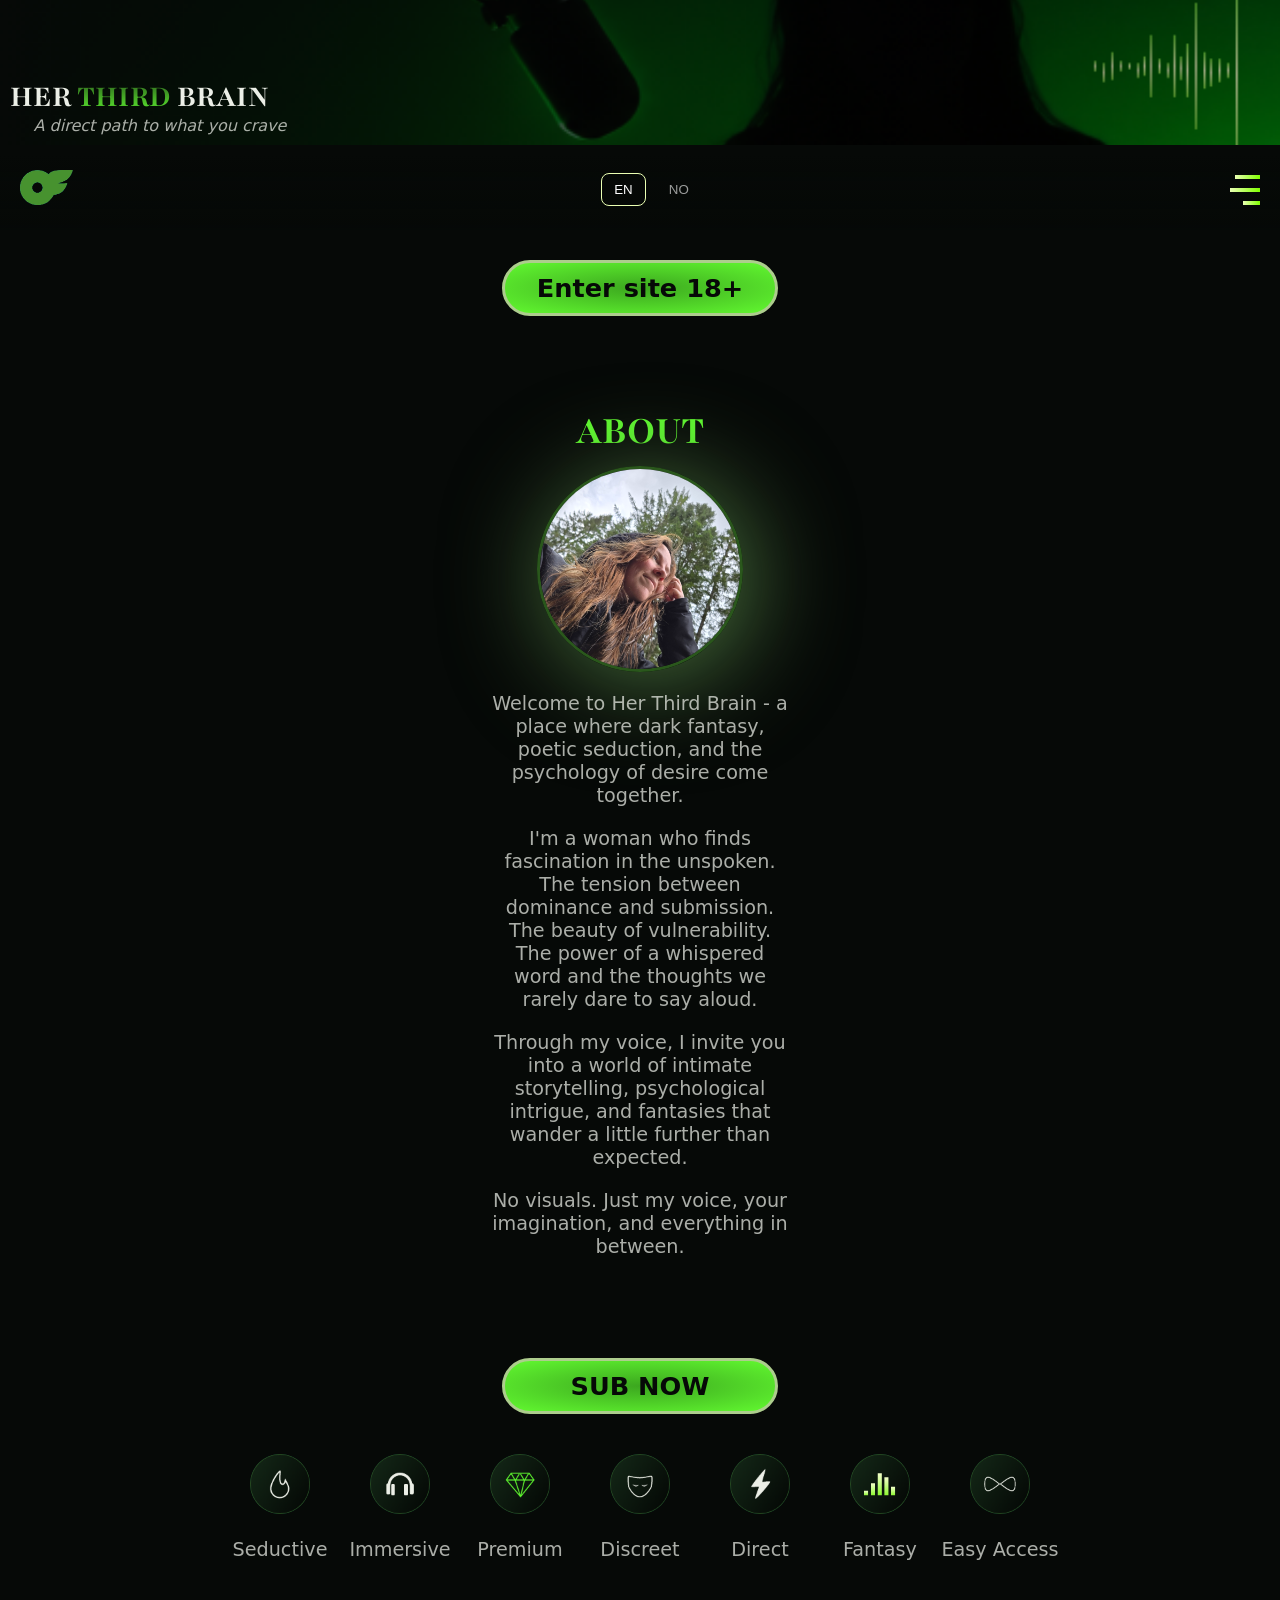
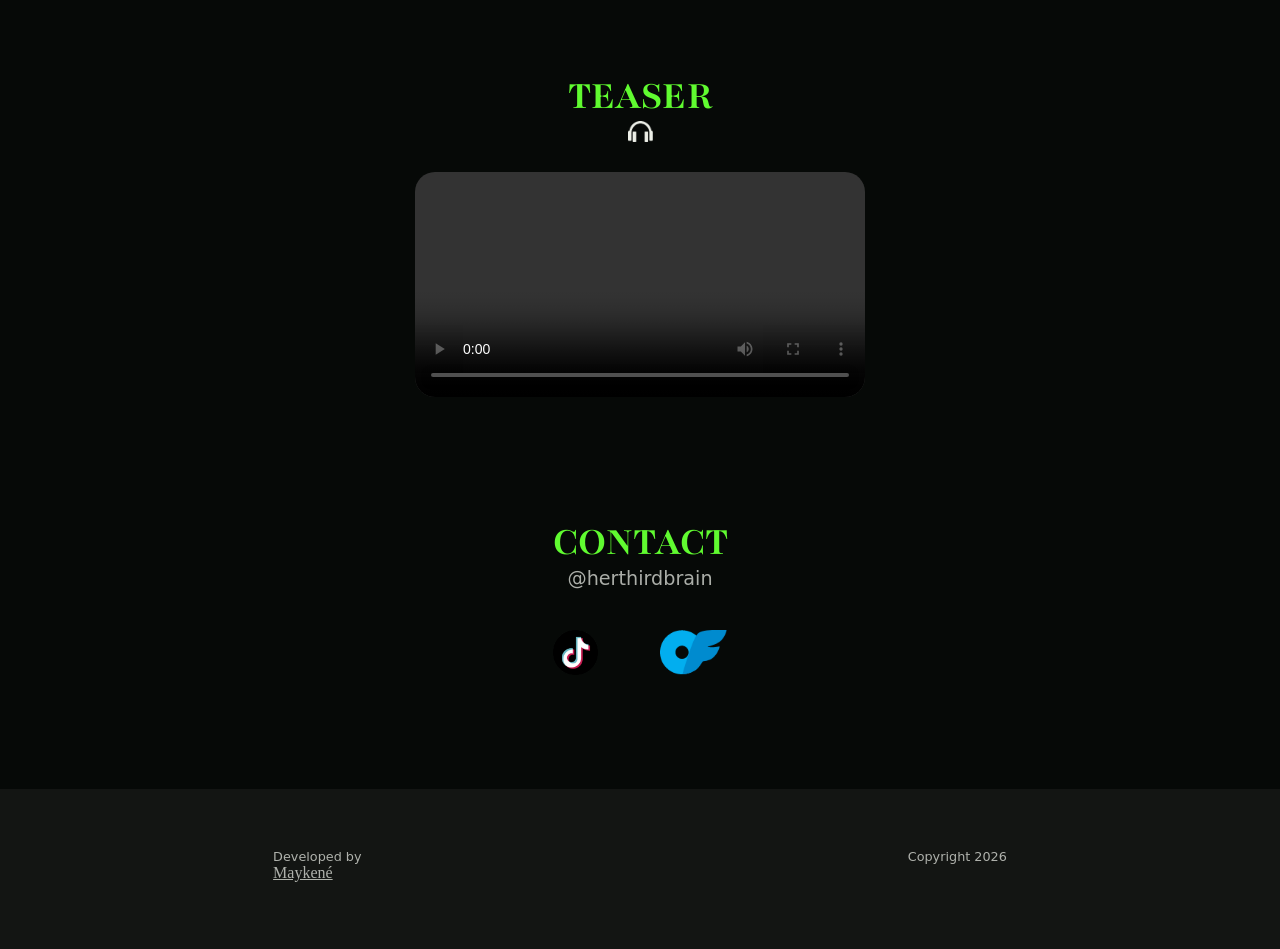
==== commit 43b8dd16: "Add files via upload" ====
--- a/index.html
+++ b/index.html
@@ -3,7 +3,9 @@
   <head>
     <meta charset="UTF-8" />
     <meta name="viewport" content="width=device-width, initial-scale=1.0" />
-    <title>Her Third Brain | Dark Fantasy & Seductive Audio Stories</title>
+    <title data-i18n="title">
+      Her Third Brain | Dark Fantasy x Seductive Audio Stories
+    </title>
     <meta
       name="description"
       content="Explore dark fantasy audio stories, poetic seduction, intimate confessions and psychological intrigue. Just my voice, your imagination."
@@ -47,7 +49,6 @@
       href="images/herThirdBrainLogoFavIcon.png"
     />
     <link rel="stylesheet" href="style/stylesheet.css" />
-    <title>Her Third Brain Linktree</title>
   </head>
   <body>
     <header>
@@ -55,7 +56,7 @@
         <a href="index.html"
           ><h1>Her <span class="greenFont">Third</span> Brain</h1></a
         >
-        <p>A direct path to what you crave</p>
+        <p data-i18n="subheading">A direct path to what you crave</p>
       </div>
 
       <div class="navigationMenu">
@@ -68,12 +69,8 @@
           /></a>
         </div>
         <div class="language-switcher">
-          <button type="button" data-lang="en" aria-pressed="true">
-            🇺🇸 EN
-          </button>
-          <button type="button" data-lang="no" aria-pressed="false">
-            🇳🇴 NO
-          </button>
+          <button type="button" data-lang="en" aria-pressed="true">EN</button>
+          <button type="button" data-lang="no" aria-pressed="false">NO</button>
         </div>
         <nav>
           <input type="checkbox" name="hamburgerMenu" id="hamburgerMenu" />
@@ -84,13 +81,13 @@
           </label>
           <ul class="nav">
             <li>
-              <a href="#about"><p>About</p></a>
-            </li>
-            <li>
-              <a href="#teaser"><p>Teaser</p></a>
-            </li>
-            <li>
-              <a href="#contact"><p>Contact</p></a>
+              <a href="#about"><p data-i18n="about">About</p></a>
+            </li>
+            <li>
+              <a href="#teaser"><p data-i18n="teaser">Teaser</p></a>
+            </li>
+            <li>
+              <a href="#contact"><p data-i18n="contact">Contact</p></a>
             </li>
             <li>
               <a
@@ -98,7 +95,7 @@
                 target="_blank"
                 class="ofLink"
                 ><div class="ofCtaButton">
-                  <p>SUB NOW</p>
+                  <p data-i18n="cta2">SUB NOW</p>
                 </div></a
               >
             </li>
@@ -121,33 +118,18 @@
         </a>
       </div>
       <div class="section sectionTwo">
-        <h2 id="about">About</h2>
+        <h2 id="about" data-i18n="about">About</h2>
         <img
           class="profilePicture"
           src="images/profilePicture.jpg"
           alt="Picture of the author and storyteller"
         />
-        <p>
-          Welcome to <i><b>Her Third Brain</b></i> - a place where dark fantasy,
-          poetic seduction, and the psychology of desire come together.
-        </p>
-        <p>
-          I'm a woman who finds fascination in the unspoken. The tension between
-          dominance and submission. The beauty of vulnerability. The power of a
-          whispered word and the thoughts we rarely dare to say aloud.
-        </p>
-        <p>
-          Through my voice, I invite you into a world of intimate storytelling,
-          psychological intrigue, and fantasies that wander a little further
-          than expected.
-        </p>
-        <p>
-          No visuals. Just my voice, <b>your imagination</b>, and everything in
-          between.
-        </p>
+        <p data-i18n="paragraph1"></p>
+        <p data-i18n="paragraph2"></p>
+        <p data-i18n="paragraph3"></p>
+        <p data-i18n="paragraph4"></p>
       </div>
       <div class="section sectionThree">
-        #call to action button
         <a
           href="https://onlyfans.com/herthirdbrain"
           target="_blank"
@@ -162,43 +144,43 @@
             <li>
               <div class="icon">
                 <img src="images/seductiveIcon.png" alt="Seductive icon" />
-                <p>Seductive</p>
+                <p data-i18n="seductive"></p>
               </div>
             </li>
             <li>
               <div class="icon">
                 <img src="images/immersiveIcon.png" alt="Immersive icon" />
-                <p>Immersive</p>
+                <p data-i18n="immersive"></p>
               </div>
             </li>
             <li>
               <div class="icon">
                 <img src="images/premiumIcon.png" alt="Premium icon" />
-                <p>Premium</p>
+                <p data-i18n="premium"></p>
               </div>
             </li>
             <li>
               <div class="icon">
                 <img src="images/discreetIcon.png" alt="Discreet icon" />
-                <p>Discreet</p>
+                <p data-i18n="discreet"></p>
               </div>
             </li>
             <li>
               <div class="icon">
                 <img src="images/directIcon.png" alt="Direct icon" />
-                <p>Direct</p>
+                <p data-i18n="direct"></p>
               </div>
             </li>
             <li>
               <div class="icon">
                 <img src="images/fantasy-ledIcon.png" alt="Fantasy led icon" />
-                <p>Fantasy led</p>
+                <p data-i18n="fantasy"></p>
               </div>
             </li>
             <li>
               <div class="icon">
                 <img src="images/easyAccessIcon.png" alt="Easy access icon" />
-                <p>Easy access</p>
+                <p data-i18n="easyaccess"></p>
               </div>
             </li>
           </ul>
@@ -206,7 +188,7 @@
       </div>
       <div class="section sectionFour">
         <div class="teaserMenuText">
-          <h2 id="teaser">Teaser</h2>
+          <h2 id="teaser" data-i18n="teaser"></h2>
           <img src="images/immersiveIconnobg.png" alt="Headset icon" />
         </div>
         <div class="teaserMenu">
@@ -226,7 +208,7 @@
       </div>
       <div class="section sectionFive">
         <div>
-          <h2 id="contact">Contact</h2>
+          <h2 id="contact" data-i18n="contact"></h2>
           <p>@herthirdbrain</p>
         </div>
         <div class="logoSection">
@@ -252,15 +234,13 @@
       <div class="footer">
         <ul>
           <li>
-            <p>
-              Developed by
-              <a
-                href="https://onlyfans.com/herthirdbrain"
-                target="_blank"
-                class="ofLink"
-                >Maykené</a
-              >
-            </p>
+            <p><span data-i18n="developer"></span></p>
+            <a
+              href="https://onlyfans.com/herthirdbrain"
+              target="_blank"
+              class="ofLink"
+              >Maykené</a
+            >
           </li>
           <li><p>Copyright 2026</p></li>
         </ul>
@@ -268,17 +248,14 @@
     </footer>
     <div id="exitPopup" class="exitPopup">
       <div class="exitPopupContent">
-        <h2>Old enough?</h2>
-        <p>Confirm that you are above the age of 18 before you continue.</p>
+        <h2 data-i18n="oldenough"></h2>
+        <p data-i18n="confirm"></p>
 
         <div class="exitPopupButtons">
-          <button id="stayButton">STAY HERE</button>
-          <button id="leaveButton">ABOVE 18</button>
+          <button id="stayButton" data-i18n="stay"></button>
+          <button id="leaveButton" data-i18n="leave"></button>
         </div>
       </div>
     </div>
-    <script>
-      
-    </script>
   </body>
 </html>
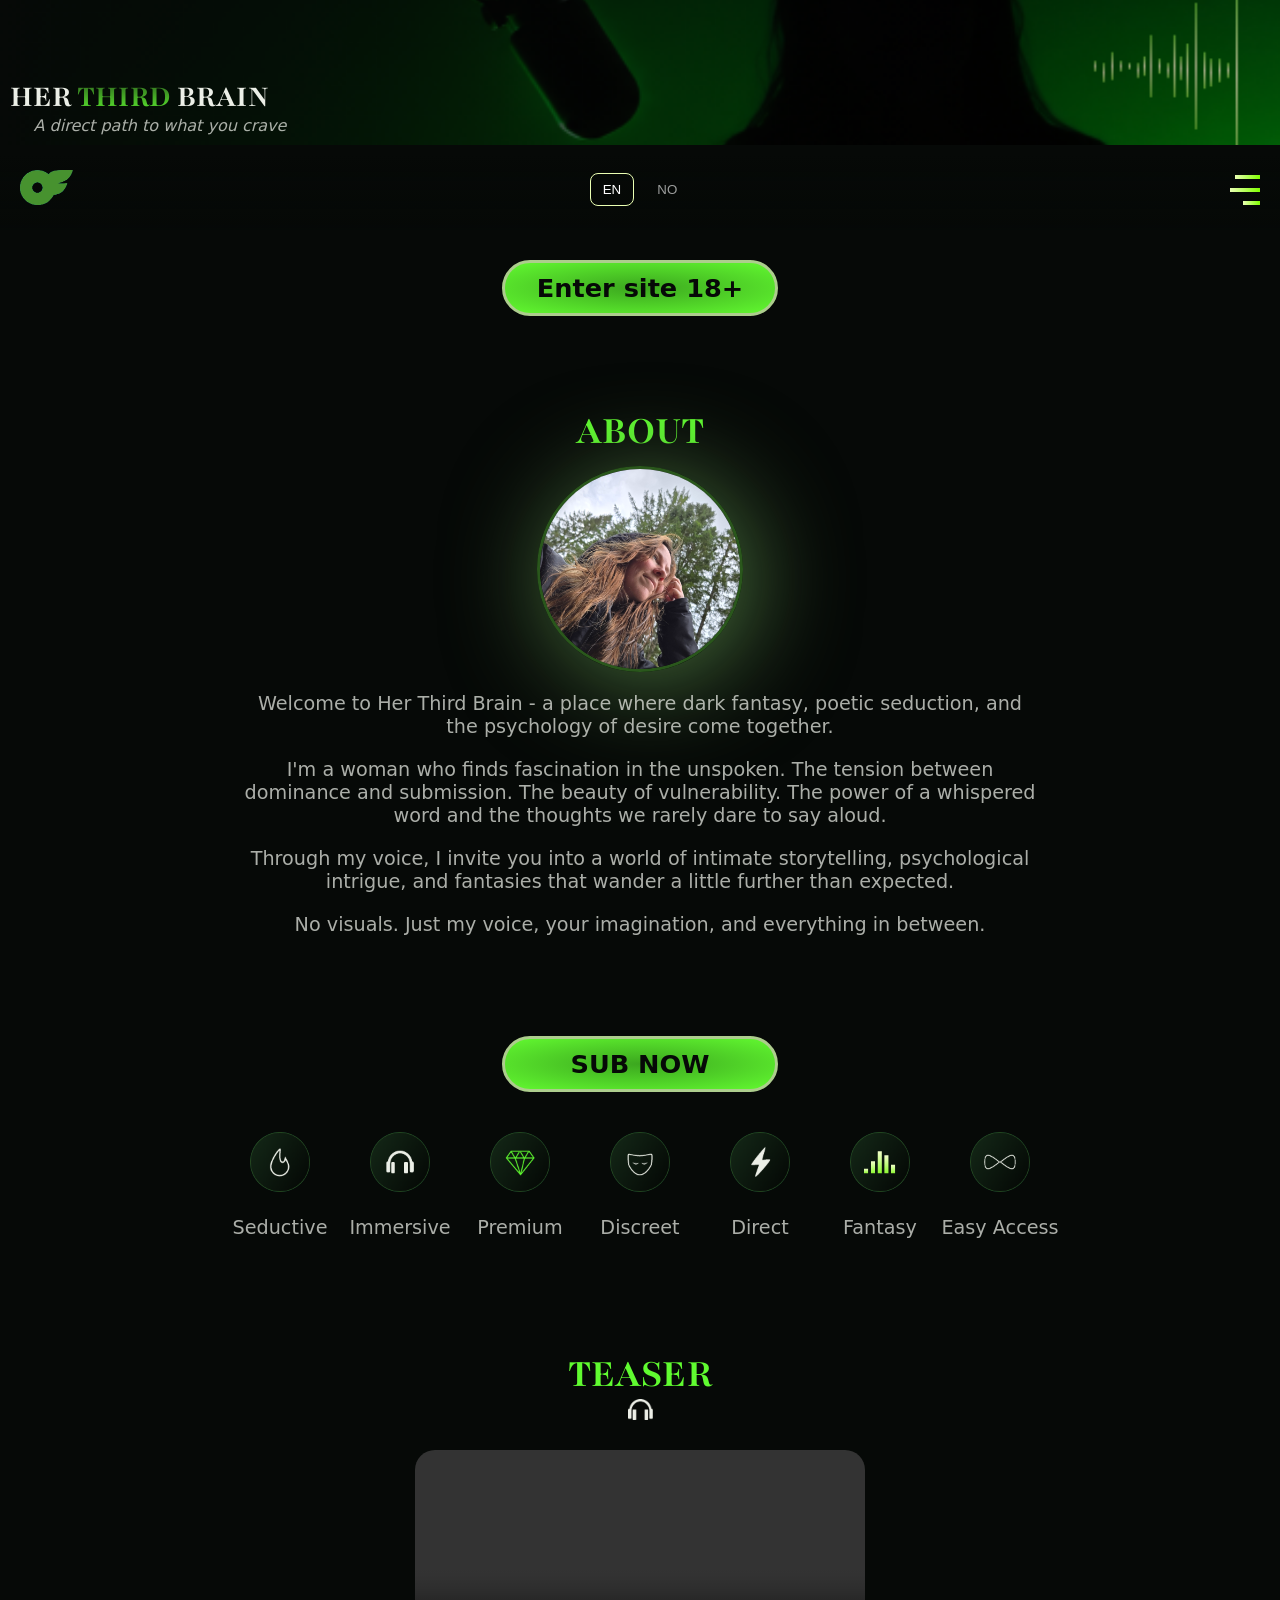
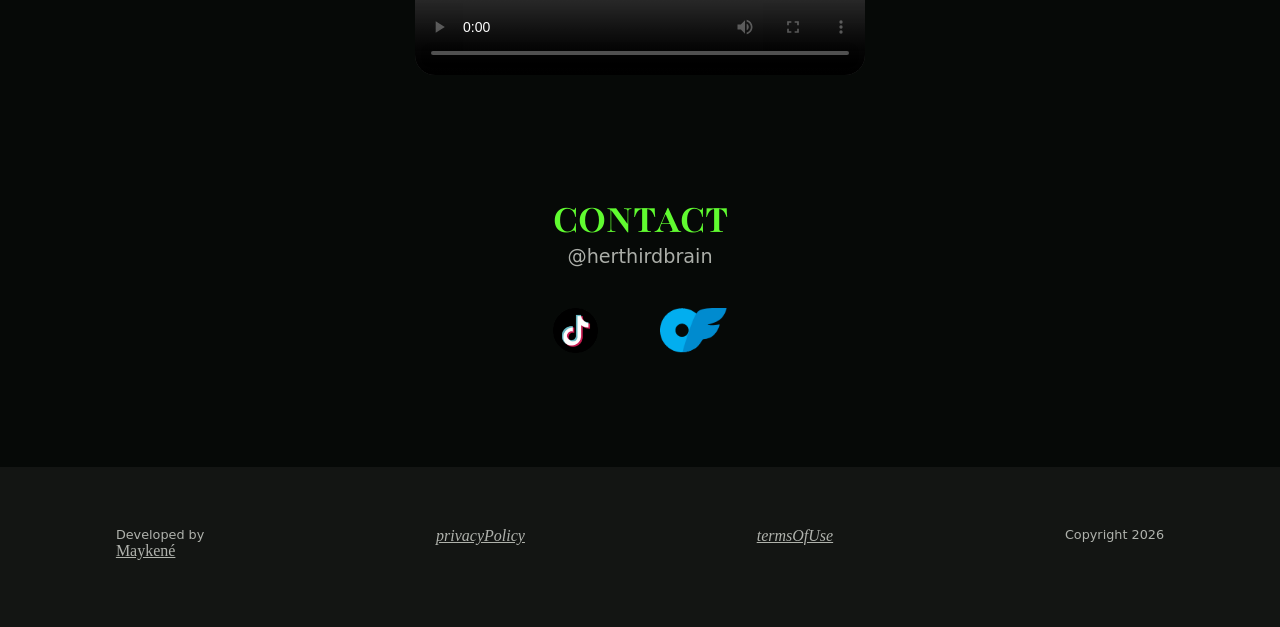
==== commit 678bcca3: "New pages x Responsiveness Terms of Use and Privacy Policy. Moderated responsiveness." ====
--- a/index.html
+++ b/index.html
@@ -1,4 +1,4 @@
-<!doctype html>
+<!DOCTYPE html>
 <html lang="en">
   <head>
     <meta charset="UTF-8" />
@@ -36,7 +36,7 @@
       content="No visuals. Just my voice, your imagination, and everything in between."
     />
     <meta name="viewport" content="width=device-width, initial-scale=1.0" />
-    <script src="script.js" defer></script>
+    <script src="js/script.js" defer></script>
     <link rel="preconnect" href="https://fonts.googleapis.com" />
     <link rel="preconnect" href="https://fonts.gstatic.com" crossorigin />
     <link
@@ -242,6 +242,12 @@
               >Maykené</a
             >
           </li>
+          <i>
+            <a href="privacypolicy.html">privacyPolicy</a>
+          </i>
+          <i>
+            <a href="termsofuse.html">termsOfUse</a>
+          </i>
           <li><p>Copyright 2026</p></li>
         </ul>
       </div>
--- a/style/stylesheet.css
+++ b/style/stylesheet.css
@@ -90,18 +90,8 @@
 }
 
 p {
-  font-family:
-    system-ui,
-    -apple-system,
-    BlinkMacSystemFont,
-    "Segoe UI",
-    Roboto,
-    Oxygen,
-    Ubuntu,
-    Cantarell,
-    "Open Sans",
-    "Helvetica Neue",
-    sans-serif;
+  font-family: system-ui, -apple-system, BlinkMacSystemFont, "Segoe UI", Roboto,
+    Oxygen, Ubuntu, Cantarell, "Open Sans", "Helvetica Neue", sans-serif;
   color: #ecefe7b8;
 }
 
@@ -163,10 +153,7 @@
   transform: translateY(-20px);
 
   /* Smooth transition */
-  transition:
-    opacity 0.4s ease,
-    transform 0.4s ease,
-    visibility 0.4s ease;
+  transition: opacity 0.4s ease, transform 0.4s ease, visibility 0.4s ease;
 }
 
 #hamburgerMenu {
@@ -198,10 +185,7 @@
   height: 4px;
   flex-shrink: 0;
   background: linear-gradient(90deg, #eaffb3, #80ff00);
-  transition:
-    transform 0.3s ease,
-    width 0.3s ease,
-    opacity 0.3s ease;
+  transition: transform 0.3s ease, width 0.3s ease, opacity 0.3s ease;
 }
 
 /* ORIGINAL WIDTHS */
@@ -250,15 +234,36 @@
 }
 
 .navigationMenu {
-  display: flex;
-  justify-content: space-between;
-  align-items: center;
+  display: grid;
+  grid-template-columns: 1fr auto 1fr;
+  align-items: center;
+  width: 100%;
+  /* display: flex; */
+  /* justify-content: space-between; */
+  /* align-items: center; */
   padding: 21px 0;
   padding-top: 170px;
   position: fixed;
   width: 100%;
   background: linear-gradient(180deg, #060907, #060907, #060907, #0609078b);
   z-index: 100;
+}
+
+.ofLogoSmall {
+  justify-self: start;
+}
+
+/* Language buttons */
+.language-switcher {
+  justify-self: center;
+  display: flex;
+  align-items: center;
+  gap: 10px;
+}
+
+/* Hamburger menu */
+nav {
+  justify-self: end;
 }
 
 .navigationMenu div {
@@ -482,6 +487,50 @@
   .scrollableIconMenu ul {
     justify-content: center;
   }
+
+  main p {
+    max-width: 600px;
+  }
+}
+
+@media screen and (min-width: 1199px) {
+  main p {
+    max-width: 800px;
+  }
+}
+@media screen and (min-width: 1499px) {
+  /* Hide hamburger icon */
+  .hamburger {
+    display: none;
+  }
+
+  /* Always display navigation */
+  .nav {
+    display: flex;
+    flex-direction: row;
+    position: static;
+    height: auto;
+    margin-top: 0;
+    opacity: 1;
+    visibility: visible;
+    transform: none;
+    background: none;
+  }
+
+  /* Keep navigation visible regardless of checkbox */
+  #hamburgerMenu:checked ~ .nav {
+    opacity: 1;
+    visibility: visible;
+    transform: none;
+  }
+
+  .nav li {
+    padding: 0 10px;
+  }
+
+  .nav li a p {
+    font-size: 1em;
+  }
 }
 
 .exitPopup {
@@ -496,9 +545,7 @@
 
   opacity: 0;
   visibility: hidden;
-  transition:
-    opacity 0.3s ease,
-    visibility 0.3s ease;
+  transition: opacity 0.3s ease, visibility 0.3s ease;
 }
 
 .exitPopup.active {
